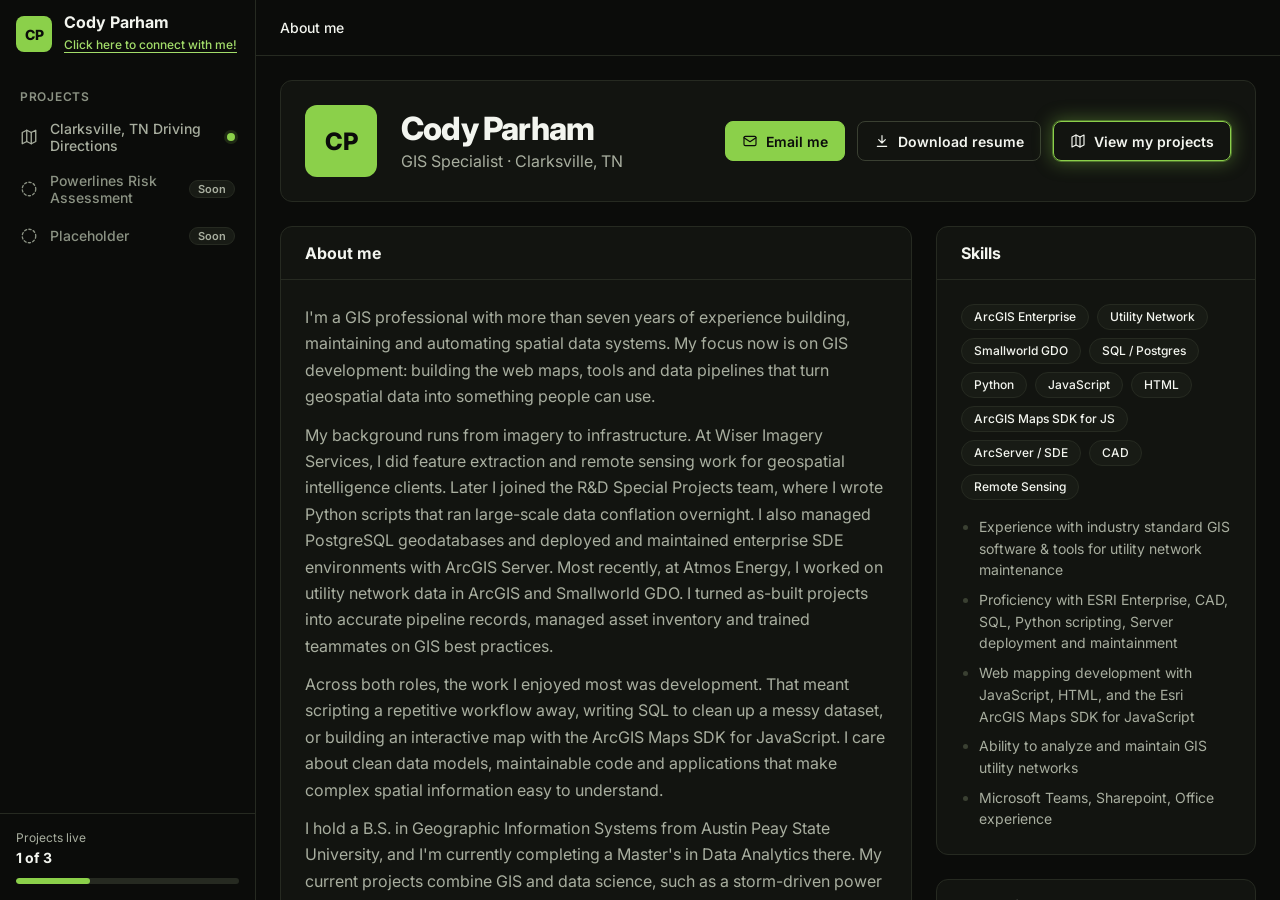
==== index.html @ 014da5d7 "Add About me text and rename portfolio projects Co-Authored-By: Claude Opus 5.5 <noreply@anthropic.c" ====
<!DOCTYPE html>
<html lang="en">
<head>
    <meta charset="UTF-8">
    <meta name="viewport" content="width=device-width, initial-scale=1.0">
    <title>Cody Parham · GIS Specialist</title>
    <meta name="description" content="Cody Parham, GIS specialist in Clarksville, TN: about me, résumé and mapping projects.">
    <meta name="theme-color" content="#0B0C0A">
    <link rel="icon" href="data:image/svg+xml,%3Csvg xmlns='http://www.w3.org/2000/svg' viewBox='0 0 32 32'%3E%3Crect width='32' height='32' rx='8' fill='%238BD04A'/%3E%3Ctext x='16' y='21' font-family='Arial' font-weight='800' font-size='13' text-anchor='middle' fill='%230B0C0A'%3ECP%3C/text%3E%3C/svg%3E">
    <link rel="preconnect" href="https://fonts.googleapis.com">
    <link rel="preconnect" href="https://fonts.gstatic.com" crossorigin>
    <link rel="stylesheet" href="https://fonts.googleapis.com/css2?family=Inter:wght@400;500;600;700;800&display=swap">
    <link rel="stylesheet" href="assets/site.css">
    <style>
        .content {
            overflow-y: auto;
        }
        .about {
            display: flex;
            flex-direction: column;
            gap: var(--space-5);
            width: 100%;
            max-width: 1120px;
        }

        /* Profile */
        .profile {
            display: flex;
            flex-wrap: wrap;
            align-items: center;
            gap: var(--space-5);
            padding: var(--space-5);
        }
        .avatar {
            flex: none;
            display: grid;
            place-items: center;
            width: 72px;
            height: 72px;
            color: var(--accent-ink);
            background: var(--accent);
            border-radius: var(--radius);
            font-size: var(--text-xl);
            font-weight: 800;
        }
        .profile-text {
            flex: 1;
            min-width: 220px;
        }
        .profile h1 {
            margin: 0;
            font-size: var(--text-2xl);
            font-weight: 800;
            letter-spacing: -0.025em;
            line-height: 1.15;
        }
        .profile-role {
            margin: var(--space-1) 0 0;
            color: var(--muted);
            font-size: var(--text-md);
        }
        .profile-actions {
            display: flex;
            flex-wrap: wrap;
            gap: var(--space-3);
        }

        /* Two columns: story on the left, facts on the right */
        .about-grid {
            display: grid;
            grid-template-columns: minmax(0, 1fr) 320px;
            gap: var(--space-5);
            align-items: start;
        }
        .stack {
            display: flex;
            flex-direction: column;
            gap: var(--space-5);
            min-width: 0;
        }
        .card-body {
            padding: var(--space-5);
        }
        .card-body > p {
            margin: 0 0 var(--space-3);
            color: var(--muted);
            font-size: var(--text-md);
            line-height: 1.65;
        }
        .card-body > p:last-child {
            margin-bottom: 0;
        }

        /* Experience timeline */
        .timeline {
            margin: 0;
            padding: 0;
            list-style: none;
        }
        .role {
            position: relative;
            padding: 0 0 var(--space-5) var(--space-5);
            border-left: 1px solid var(--border-strong);
        }
        .role:last-child {
            padding-bottom: 0;
            border-left-color: transparent;
        }
        .role::before {
            content: "";
            position: absolute;
            top: 5px;
            left: -6px;
            width: 11px;
            height: 11px;
            border-radius: 50%;
            background: var(--accent);
            box-shadow: 0 0 0 4px var(--accent-soft);
        }
        .role-head {
            display: flex;
            flex-wrap: wrap;
            align-items: baseline;
            justify-content: space-between;
            gap: var(--space-1) var(--space-4);
        }
        .role h3 {
            margin: 0;
            font-size: var(--text-md);
            font-weight: 700;
        }
        .role-dates {
            color: var(--faint);
            font-size: var(--text-sm);
            font-variant-numeric: tabular-nums;
            white-space: nowrap;
        }
        .role-org {
            margin: 2px 0 var(--space-3);
            color: var(--accent);
            font-size: var(--text-sm);
            font-weight: 500;
        }
        .role ul,
        .skills {
            display: flex;
            flex-direction: column;
            gap: var(--space-2);
            margin: 0;
            padding-left: 18px;
            color: var(--muted);
            font-size: var(--text-sm);
            line-height: 1.55;
        }
        .role li::marker,
        .skills li::marker {
            color: var(--border-strong);
        }

        /* Tools */
        .chips {
            display: flex;
            flex-wrap: wrap;
            gap: var(--space-2);
            margin: 0 0 var(--space-4);
            padding: 0;
            list-style: none;
        }
        .chips li {
            padding: 2px var(--space-3);
            color: var(--text);
            background: var(--card-raised);
            border: 1px solid var(--border);
            border-radius: var(--radius-pill);
            font-size: var(--text-xs);
            font-weight: 500;
            line-height: 20px;
        }

        .degree {
            margin: 0;
            font-size: var(--text-sm);
            font-weight: 600;
            line-height: 1.5;
        }
        .school {
            margin: var(--space-1) 0 0;
            color: var(--muted);
            font-size: var(--text-sm);
        }
        .degrees {
            display: flex;
            flex-direction: column;
            gap: var(--space-4);
            margin: 0;
            padding: 0;
            list-style: none;
        }
        .degrees li + li {
            padding-top: var(--space-4);
            border-top: 1px solid var(--border);
        }
        .in-progress {
            display: inline-flex;
            align-items: center;
            gap: 6px;
            margin-bottom: var(--space-2);
            padding: 1px var(--space-2);
            color: var(--accent);
            background: var(--accent-soft);
            border-radius: var(--radius-pill);
            font-size: var(--text-xs);
            font-weight: 600;
        }
        .in-progress::before {
            content: "";
            width: 6px;
            height: 6px;
            border-radius: 50%;
            background: currentColor;
        }

        @media (max-width: 960px) {
            .about-grid {
                grid-template-columns: minmax(0, 1fr);
            }
        }
        @media (max-width: 760px) {
            .about {
                gap: var(--space-4);
            }
            .about-grid,
            .stack {
                gap: var(--space-4);
            }
            .profile,
            .card-body {
                padding: var(--space-4);
            }
            .avatar {
                width: 56px;
                height: 56px;
                font-size: var(--text-lg);
            }
            .profile h1 {
                font-size: var(--text-xl);
            }
        }
    </style>
</head>
<body>
    <div class="app">
        <aside class="sidebar" id="sidebar"></aside>

        <div class="main">
            <header class="topbar">
                <ol class="crumbs" aria-label="Breadcrumb">
                    <li aria-current="page">About me</li>
                </ol>
            </header>

            <main class="content">
                <div class="about">
                    <section class="card profile" aria-label="Profile">
                        <div class="avatar" aria-hidden="true">CP</div>
                        <div class="profile-text">
                            <h1>Cody Parham</h1>
                            <p class="profile-role">GIS Specialist · Clarksville, TN</p>
                        </div>
                        <div class="profile-actions">
                            <a class="button" href="mailto:codyparham94@gmail.com">
                                <svg class="icon" viewBox="0 0 24 24" aria-hidden="true"><rect x="3" y="5" width="18" height="14" rx="2"/><path d="m3 7 9 6 9-6"/></svg>
                                Email me
                            </a>
                            <a class="button button-ghost" href="assets/CodyParham_Resume2026.pdf" download>
                                <svg class="icon" viewBox="0 0 24 24" aria-hidden="true"><path d="M12 4v11M7 10l5 5 5-5M5 20h14"/></svg>
                                Download resume
                            </a>
                            <a class="button button-ghost button-glow" href="projects.html">
                                <svg class="icon" viewBox="0 0 24 24" aria-hidden="true"><path d="M3 6l6-3 6 3 6-3v15l-6 3-6-3-6 3z"/><path d="M9 3v15M15 6v15"/></svg>
                                View my projects
                            </a>
                        </div>
                    </section>

                    <div class="about-grid">
                        <div class="stack">
                            <section class="card" aria-labelledby="aboutTitle">
                                <div class="card-head">
                                    <h2 id="aboutTitle">About me</h2>
                                </div>
                                <div class="card-body">
                                    <!-- TODO: replace with your own About me text. -->
                                    <p>I'm a GIS professional with more than seven years of experience building, maintaining and automating spatial data systems. My focus now is on GIS development: building the web maps, tools and data pipelines that turn geospatial data into something people can use.</p>
                                    <p>My background runs from imagery to infrastructure. At Wiser Imagery Services, I did feature extraction and remote sensing work for geospatial intelligence clients. Later I joined the R&D Special Projects team, where I wrote Python scripts that ran large-scale data conflation overnight. I also managed PostgreSQL geodatabases and deployed and maintained enterprise SDE environments with ArcGIS Server. Most recently, at Atmos Energy, I worked on utility network data in ArcGIS and Smallworld GDO. I turned as-built projects into accurate pipeline records, managed asset inventory and trained teammates on GIS best practices.</p>
                                    <p>Across both roles, the work I enjoyed most was development. That meant scripting a repetitive workflow away, writing SQL to clean up a messy dataset, or building an interactive map with the ArcGIS Maps SDK for JavaScript. I care about clean data models, maintainable code and applications that make complex spatial information easy to understand.</p>
                                    <p>I hold a B.S. in Geographic Information Systems from Austin Peay State University, and I'm currently completing a Master's in Data Analytics there. My current projects combine GIS and data science, such as a storm-driven power outage risk model for Clarksville, TN.</p>
                                    <p>I'm looking for a GIS Developer role where I can build web mapping applications, automate spatial workflows and help teams get more out of their geospatial data.</p>
                                </div>
                            </section>

                            <section class="card" aria-labelledby="experienceTitle">
                                <div class="card-head">
                                    <h2 id="experienceTitle">Professional experience</h2>
                                </div>
                                <div class="card-body">
                                    <ol class="timeline">
                                        <li class="role">
                                            <div class="role-head">
                                                <h3>GIS Specialist - Utility Network</h3>
                                                <span class="role-dates">January 2024 – September 2026</span>
                                            </div>
                                            <p class="role-org">Atmos Energy · Remote</p>
                                            <ul>
                                                <li>Utilized ESRI ArcGIS and Smallworld GDO to digitize natural gas pipeline as-built projects according to specifications</li>
                                                <li>Performed routine asset management of natural gas pipeline inventory, routine address verification, client communication, and documentation for technical projects</li>
                                                <li>Trains and supports team members in GIS software usage and best practices to ensure high-quality data management</li>
                                                <li>Analyzed and interpreted project specs with CAD and other proprietary software</li>
                                            </ul>
                                        </li>
                                        <li class="role">
                                            <div class="role-head">
                                                <h3>GIS Analyst</h3>
                                                <span class="role-dates">November 2018 – September 2023</span>
                                            </div>
                                            <p class="role-org">Wiser Imagery Services · Murfreesboro, TN / Remote</p>
                                            <ul>
                                                <li>Contributed to diverse projects for geospatial intelligence agencies (Janus, Leidos, Hexagon, Axim) specializing in Feature Data Extraction, Remote Sensing, and satellite imagery analysis using ESRI products</li>
                                                <li>Managed geodatabases with SQL using Postgres and other tools</li>
                                                <li>Deployed, edited, and maintained SDE servers using ArcServer</li>
                                                <li>Promoted to the R&amp;D Special Projects team, focusing on back-end mass data conflation</li>
                                                <li>Developed Python scripts to automate the conflation of large datasets overnight</li>
                                                <li>Served on the QC/QA team</li>
                                            </ul>
                                        </li>
                                    </ol>
                                </div>
                            </section>
                        </div>

                        <div class="stack">
                            <section class="card" aria-labelledby="skillsTitle">
                                <div class="card-head">
                                    <h2 id="skillsTitle">Skills</h2>
                                </div>
                                <div class="card-body">
                                    <ul class="chips" aria-label="Tools">
                                        <li>ArcGIS Enterprise</li>
                                        <li>Utility Network</li>
                                        <li>Smallworld GDO</li>
                                        <li>SQL / Postgres</li>
                                        <li>Python</li>
                                        <li>JavaScript</li>
                                        <li>HTML</li>
                                        <li>ArcGIS Maps SDK for JS</li>
                                        <li>ArcServer / SDE</li>
                                        <li>CAD</li>
                                        <li>Remote Sensing</li>
                                    </ul>
                                    <ul class="skills">
                                        <li>Experience with industry standard GIS software &amp; tools for utility network maintenance</li>
                                        <li>Proficiency with ESRI Enterprise, CAD, SQL, Python scripting, Server deployment and maintainment</li>
                                        <li>Web mapping development with JavaScript, HTML, and the Esri ArcGIS Maps SDK for JavaScript</li>
                                        <li>Ability to analyze and maintain GIS utility networks</li>
                                        <li>Microsoft Teams, Sharepoint, Office experience</li>
                                    </ul>
                                </div>
                            </section>

                            <section class="card" aria-labelledby="educationTitle">
                                <div class="card-head">
                                    <h2 id="educationTitle">Education</h2>
                                </div>
                                <div class="card-body">
                                    <ul class="degrees">
                                        <li>
                                            <span class="in-progress">In progress</span>
                                            <p class="degree">Master's Degree in Data Analytics</p>
                                            <p class="school">Currently attending Austin Peay State University</p>
                                        </li>
                                        <li>
                                            <p class="degree">Bachelor of Science in Geographic Information Systems (GIS)</p>
                                            <p class="school">Austin Peay State University</p>
                                        </li>
                                    </ul>
                                </div>
                            </section>

                            <section class="card" aria-labelledby="contactTitle">
                                <div class="card-head">
                                    <h2 id="contactTitle">Contact</h2>
                                </div>
                                <div class="card-body">
                                    <p class="degree"><a href="mailto:codyparham94@gmail.com">codyparham94@gmail.com</a></p>
                                </div>
                            </section>
                        </div>
                    </div>
                </div>
            </main>
        </div>
    </div>

    <script src="assets/site.js"></script>
    <script>
        Site.renderSidebar(document.getElementById("sidebar"), { page: "about" });
    </script>
</body>
</html>
---- assets/site.css ----
/* Shared styles for codyparham.com: Levels dashboard, dark, slime green accent. */

:root {
    color-scheme: dark;

    /* Olive-tinted neutrals */
    --bg: #0B0C0A;
    --card: #121410;
    --card-raised: #181B15;
    --border: #262A21;
    --border-strong: #3A4032;
    --text: #F3F5EF;
    --muted: #A8AE9F;
    --faint: #8B9283;           /* 6:1 on --bg */

    /* Slime green accent: 10:1 on --bg; filled green takes dark text */
    --accent: #8BD04A;
    --accent-hover: #A3DD6A;
    --accent-soft: rgba(139, 208, 74, 0.15);
    --accent-line: rgba(139, 208, 74, 0.4);
    --accent-ink: #0B0C0A;

    --font: "Inter", "Segoe UI", system-ui, sans-serif;
    --text-xs: 0.75rem;   /* 12 */
    --text-sm: 0.875rem;  /* 14 */
    --text-md: 1rem;      /* 16 */
    --text-lg: 1.25rem;   /* 20 */
    --text-xl: 1.5rem;    /* 24 */
    --text-2xl: 2rem;     /* 32 */

    --space-1: 4px;
    --space-2: 8px;
    --space-3: 12px;
    --space-4: 16px;
    --space-5: 24px;
    --space-6: 32px;

    --radius-sm: 8px;
    --radius: 12px;
    --radius-pill: 999px;
    --bar: 56px;
    --ring: 0 0 0 2px var(--bg), 0 0 0 4px var(--accent);
}

*, *::before, *::after {
    box-sizing: border-box;
}
html, body {
    margin: 0;
    height: 100%;
}
body {
    font-family: var(--font);
    color: var(--text);
    background: var(--bg);
    -webkit-font-smoothing: antialiased;
}
a {
    color: var(--accent);
}
.sr-only {
    position: absolute;
    width: 1px;
    height: 1px;
    overflow: hidden;
    clip: rect(0 0 0 0);
    white-space: nowrap;
}
svg.icon {
    flex: none;
    width: 18px;
    height: 18px;
    fill: none;
    stroke: currentColor;
    stroke-width: 1.75;
    stroke-linecap: round;
    stroke-linejoin: round;
}

/* Layout: full-height sidebar, top bar, content */
.app {
    display: grid;
    grid-template-columns: 256px minmax(0, 1fr);
    height: 100vh;
    height: 100dvh;
}

/* Sidebar */
.sidebar {
    display: flex;
    flex-direction: column;
    min-height: 0;
    border-right: 1px solid var(--border);
}
.brand {
    display: flex;
    align-items: center;
    gap: var(--space-3);
    flex: none;
    padding: var(--space-3) var(--space-4);
}
.brand-mark {
    flex: none;
    display: grid;
    place-items: center;
    width: 36px;
    height: 36px;
    color: var(--accent-ink);
    background: var(--accent);
    border-radius: var(--radius-sm);
    font-size: var(--text-sm);
    font-weight: 800;
    text-decoration: none;
}
.brand-mark:focus-visible {
    outline: none;
    box-shadow: var(--ring);
}
.brand-text {
    display: flex;
    flex-direction: column;
    min-width: 0;
}
.brand-name {
    font-size: var(--text-md);
    font-weight: 700;
    line-height: 1.3;
}
.connect-link {
    align-self: flex-start;
    padding: 2px 0;
    color: var(--accent);
    font-size: var(--text-xs);
    font-weight: 500;
    line-height: 20px;
    text-decoration: underline;
    text-decoration-color: var(--accent-line);
    text-underline-offset: 3px;
}
.connect-link:hover,
.connect-link[aria-current="page"] {
    color: var(--accent-hover);
    text-decoration-color: currentColor;
}
.connect-link:focus-visible {
    outline: none;
    border-radius: 4px;
    box-shadow: var(--ring);
}

.nav {
    flex: 1;
    min-height: 0;
    overflow-y: auto;
    padding: var(--space-2) var(--space-2) var(--space-4);
}
.nav-label {
    margin: var(--space-3) var(--space-3) var(--space-2);
    color: var(--faint);
    font-size: var(--text-xs);
    font-weight: 600;
    letter-spacing: 0.06em;
    text-transform: uppercase;
}
.project-list {
    display: flex;
    flex-direction: column;
    gap: 2px;
    margin: 0;
    padding: 0;
    list-style: none;
}
.project-link,
.project-soon {
    display: flex;
    align-items: center;
    gap: var(--space-3);
    min-height: 40px;
    padding: var(--space-2) var(--space-3);
    border-radius: var(--radius-sm);
    font-size: var(--text-sm);
    font-weight: 500;
}
.project-link {
    color: var(--muted);
    text-decoration: none;
    transition: background-color 0.15s ease, color 0.15s ease;
}
.project-link:hover {
    color: var(--text);
    background: var(--card-raised);
}
.project-link[aria-current="page"] {
    color: var(--accent);
    background: var(--accent-soft);
}
.project-link:focus-visible {
    outline: none;
    box-shadow: var(--ring);
}
.project-name {
    flex: 1;
    min-width: 0;
}
.live-dot {
    flex: none;
    width: 8px;
    height: 8px;
    border-radius: 50%;
    background: var(--accent);
    box-shadow: 0 0 0 3px var(--accent-soft);
}
.project-soon {
    color: var(--faint);
    cursor: not-allowed;
}
.soon-badge {
    flex: none;
    padding: 1px var(--space-2);
    color: var(--muted);
    background: var(--card-raised);
    border: 1px solid var(--border);
    border-radius: var(--radius-pill);
    font-size: 0.6875rem;
    font-weight: 600;
}

.sidebar-footer {
    flex: none;
    padding: var(--space-4);
    border-top: 1px solid var(--border);
}
.progress-label {
    margin: 0;
    color: var(--muted);
    font-size: var(--text-xs);
}
.progress-value {
    margin: var(--space-1) 0 var(--space-3);
    font-size: var(--text-sm);
    font-weight: 700;
}
.progress {
    height: 6px;
    overflow: hidden;
    background: var(--border);
    border-radius: var(--radius-pill);
}
.progress span {
    display: block;
    height: 100%;
    background: var(--accent);
    border-radius: inherit;
}

/* Main column */
.main {
    display: flex;
    flex-direction: column;
    min-width: 0;
    min-height: 0;
}
.topbar {
    display: flex;
    align-items: center;
    justify-content: space-between;
    gap: var(--space-4);
    height: var(--bar);
    flex: none;
    padding: 0 var(--space-5);
    border-bottom: 1px solid var(--border);
}
.crumbs {
    display: flex;
    align-items: center;
    gap: var(--space-2);
    min-width: 0;
    margin: 0;
    padding: 0;
    list-style: none;
    color: var(--faint);
    font-size: var(--text-sm);
}
.crumbs a {
    color: inherit;
    text-decoration: none;
}
.crumbs a:hover {
    color: var(--text);
}
.crumbs li + li::before {
    content: "/";
    margin-right: var(--space-2);
    color: var(--border-strong);
}
.crumbs li:last-child {
    overflow: hidden;
    color: var(--text);
    font-weight: 500;
    text-overflow: ellipsis;
    white-space: nowrap;
}

.content {
    display: flex;
    flex-direction: column;
    gap: var(--space-5);
    flex: 1;
    min-height: 0;
    padding: var(--space-5);
}
.page-head h1 {
    margin: 0;
    font-size: var(--text-xl);
    font-weight: 700;
    letter-spacing: -0.02em;
}
.page-head p {
    margin: var(--space-1) 0 0;
    color: var(--muted);
    font-size: var(--text-sm);
}

/* Cards */
.card {
    background: var(--card);
    border: 1px solid var(--border);
    border-radius: var(--radius);
}
.card-head {
    display: flex;
    align-items: center;
    justify-content: space-between;
    gap: var(--space-4);
    padding: var(--space-4) var(--space-5);
    border-bottom: 1px solid var(--border);
}
.card-head h2 {
    margin: 0;
    font-size: var(--text-md);
    font-weight: 700;
}
.card-head p {
    margin: 2px 0 0;
    color: var(--muted);
    font-size: var(--text-sm);
}

/* Buttons */
.button {
    flex: none;
    display: inline-flex;
    align-items: center;
    justify-content: center;
    gap: var(--space-2);
    min-width: 40px;
    height: 40px;
    padding: 0 var(--space-4);
    color: var(--accent-ink);
    background: var(--accent);
    border: 1px solid var(--accent);
    border-radius: var(--radius-sm);
    font-size: var(--text-sm);
    font-weight: 600;
    text-decoration: none;
    transition: background-color 0.15s ease, border-color 0.15s ease;
}
.button:hover {
    background: var(--accent-hover);
    border-color: var(--accent-hover);
}
.button:active {
    transform: translateY(1px);
}
.button:focus-visible {
    outline: none;
    box-shadow: var(--ring);
}
.button .icon {
    width: 16px;
    height: 16px;
}
.button-ghost {
    color: var(--text);
    background: transparent;
    border-color: var(--border-strong);
}
.button-ghost:hover {
    background: var(--card-raised);
    border-color: var(--border-strong);
}
/* Green halo for the one action to draw the eye to */
.button-glow {
    --glow: 0 0 0 1px var(--accent-line), 0 0 18px 2px rgba(139, 208, 74, 0.35);
    border-color: var(--accent);
    box-shadow: var(--glow);
}
.button-glow:hover {
    border-color: var(--accent-hover);
    box-shadow: 0 0 0 1px var(--accent-line), 0 0 26px 4px rgba(139, 208, 74, 0.45);
}
.button-glow:focus-visible {
    box-shadow: var(--ring), var(--glow);
}

/* Phones and narrow tablets: sidebar becomes a header with tabs */
@media (max-width: 760px) {
    .app {
        grid-template-columns: minmax(0, 1fr);
        grid-template-rows: auto minmax(0, 1fr);
    }
    .sidebar {
        border-right: 0;
        border-bottom: 1px solid var(--border);
    }
    .nav {
        overflow: visible;
        padding: 0 var(--space-4) var(--space-3);
    }
    .nav-label,
    .sidebar-footer,
    .topbar {
        display: none;
    }
    .project-list {
        flex-direction: row;
        gap: var(--space-2);
        overflow-x: auto;
        /* Room for the focus ring */
        padding: var(--space-1);
        margin: calc(-1 * var(--space-1));
    }
    .project-list li {
        flex: none;
    }
    .project-link,
    .project-soon {
        border: 1px solid var(--border);
        border-radius: var(--radius-pill);
        white-space: nowrap;
    }
    .project-link[aria-current="page"] {
        border-color: var(--accent);
    }
    .project-link .icon,
    .project-soon .icon {
        display: none;
    }
    .content {
        gap: var(--space-4);
        padding: var(--space-4);
    }
    .page-head h1 {
        font-size: var(--text-lg);
    }
    .card-head {
        padding: var(--space-3) var(--space-3) var(--space-3) var(--space-4);
    }
}

@media (prefers-reduced-motion: reduce) {
    .project-link,
    .button {
        transition: none;
    }
}
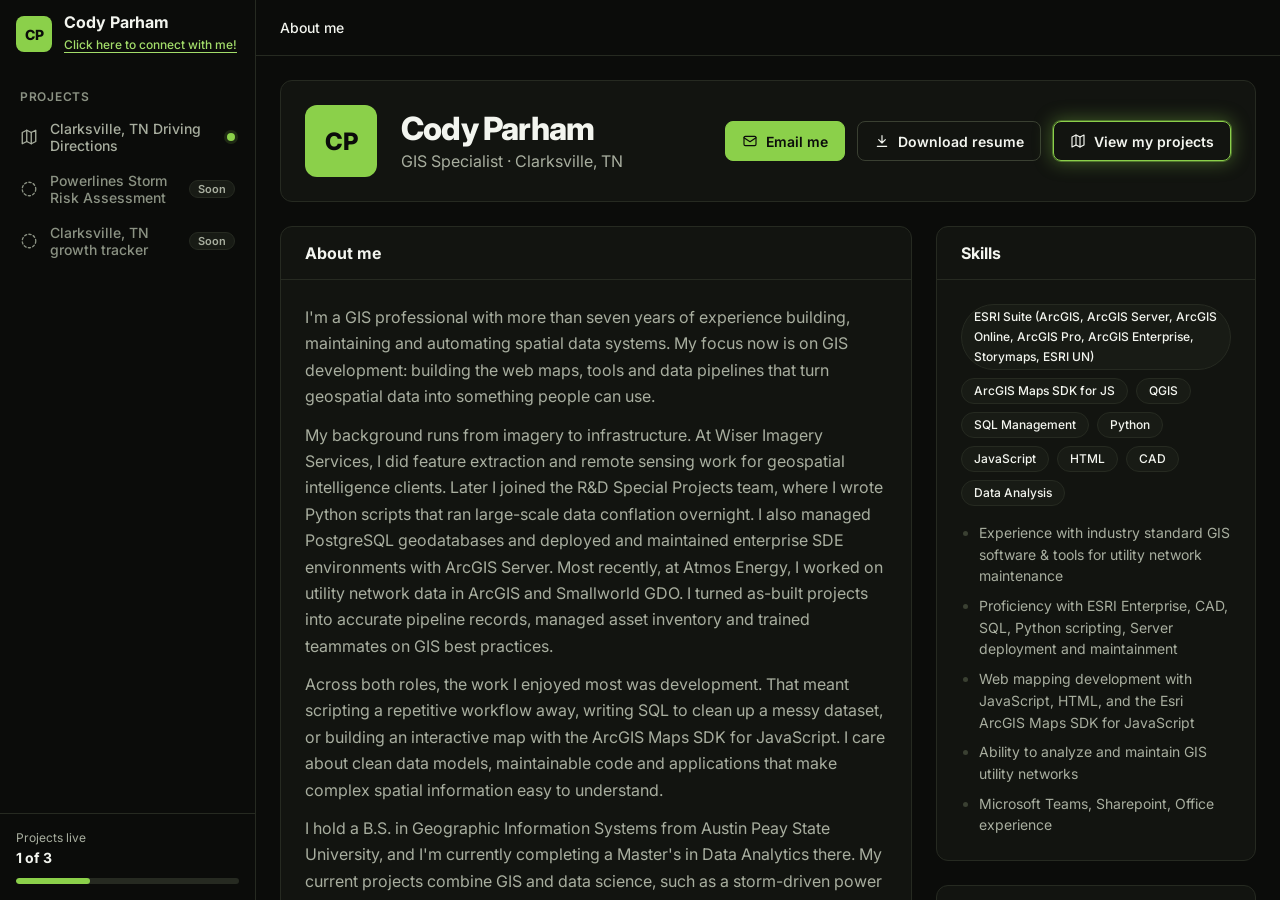
==== commit f0a8be26: "modified skills" ====
--- a/index.html
+++ b/index.html
@@ -345,17 +345,15 @@
                                 </div>
                                 <div class="card-body">
                                     <ul class="chips" aria-label="Tools">
-                                        <li>ArcGIS Enterprise</li>
-                                        <li>Utility Network</li>
-                                        <li>Smallworld GDO</li>
-                                        <li>SQL / Postgres</li>
+                                        <li>ESRI Suite (ArcGIS, ArcGIS Server, ArcGIS Online, ArcGIS Pro, ArcGIS Enterprise, Storymaps, ESRI UN)</li>
+                                        <li>ArcGIS Maps SDK for JS</li>
+                                        <li>QGIS</li>
+                                        <li>SQL Management</li>
                                         <li>Python</li>
                                         <li>JavaScript</li>
                                         <li>HTML</li>
-                                        <li>ArcGIS Maps SDK for JS</li>
-                                        <li>ArcServer / SDE</li>
                                         <li>CAD</li>
-                                        <li>Remote Sensing</li>
+                                        <li>Data Analysis</li>
                                     </ul>
                                     <ul class="skills">
                                         <li>Experience with industry standard GIS software &amp; tools for utility network maintenance</li>
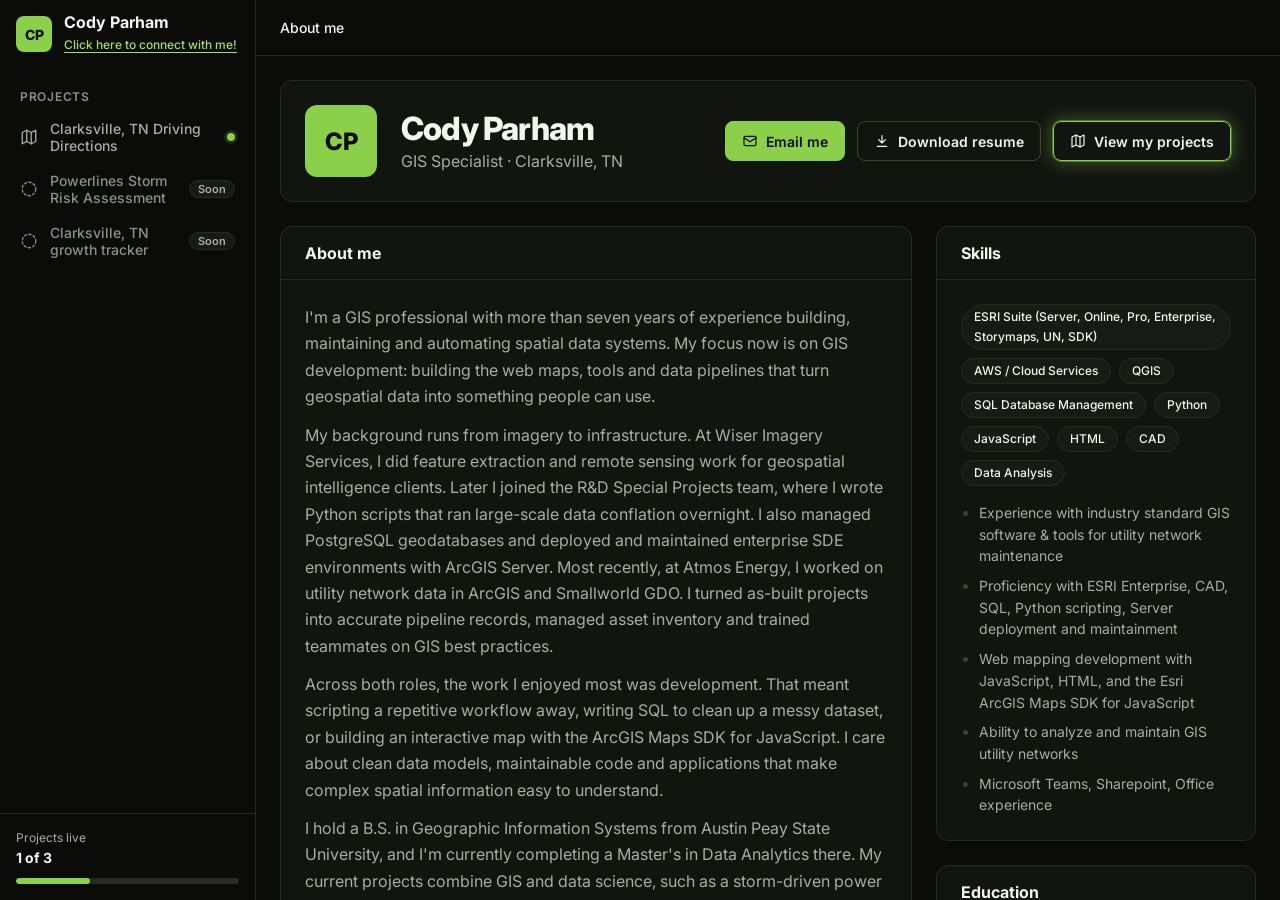
==== commit 548ff861: "changed skills" ====
--- a/index.html
+++ b/index.html
@@ -345,10 +345,10 @@
                                 </div>
                                 <div class="card-body">
                                     <ul class="chips" aria-label="Tools">
-                                        <li>ESRI Suite (ArcGIS, ArcGIS Server, ArcGIS Online, ArcGIS Pro, ArcGIS Enterprise, Storymaps, ESRI UN)</li>
-                                        <li>ArcGIS Maps SDK for JS</li>
+                                        <li>ESRI Suite (Server, Online, Pro, Enterprise, Storymaps, UN, SDK)</li>
+                                        <li>AWS / Cloud Services</li>
                                         <li>QGIS</li>
-                                        <li>SQL Management</li>
+                                        <li>SQL Database Management</li>
                                         <li>Python</li>
                                         <li>JavaScript</li>
                                         <li>HTML</li>
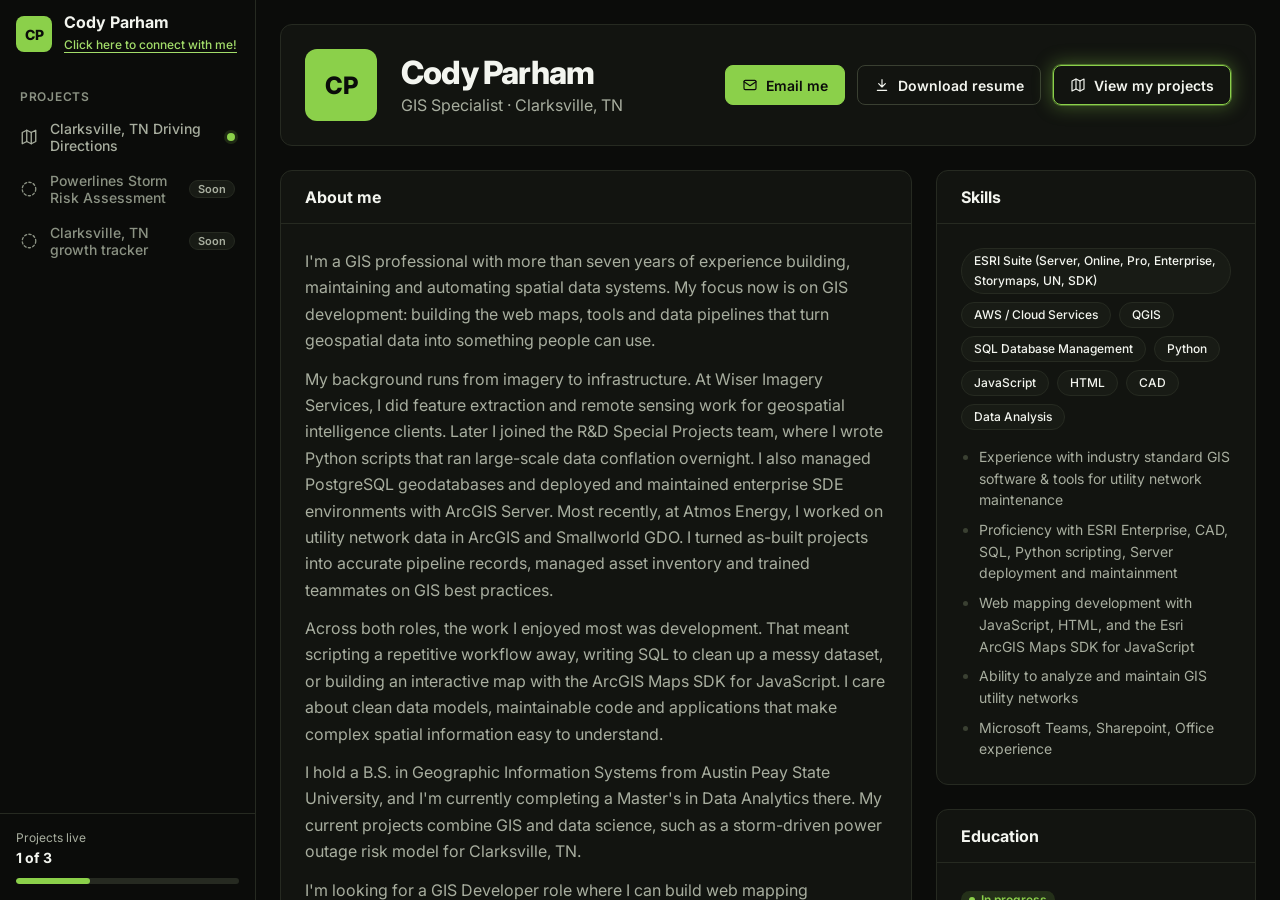
==== commit 9531beaf: "changd header" ====
--- a/index.html
+++ b/index.html
@@ -4,7 +4,7 @@
     <meta charset="UTF-8">
     <meta name="viewport" content="width=device-width, initial-scale=1.0">
     <title>Cody Parham · GIS Specialist</title>
-    <meta name="description" content="Cody Parham, GIS specialist in Clarksville, TN: about me, résumé and mapping projects.">
+    <meta name="description" content="Cody Parham, GIS specialist in Clarksville, TN: about me, resume and mapping projects.">
     <meta name="theme-color" content="#0B0C0A">
     <link rel="icon" href="data:image/svg+xml,%3Csvg xmlns='http://www.w3.org/2000/svg' viewBox='0 0 32 32'%3E%3Crect width='32' height='32' rx='8' fill='%238BD04A'/%3E%3Ctext x='16' y='21' font-family='Arial' font-weight='800' font-size='13' text-anchor='middle' fill='%230B0C0A'%3ECP%3C/text%3E%3C/svg%3E">
     <link rel="preconnect" href="https://fonts.googleapis.com">
@@ -253,11 +253,11 @@
         <aside class="sidebar" id="sidebar"></aside>
 
         <div class="main">
-            <header class="topbar">
+        <!-- <header class="topbar">
                 <ol class="crumbs" aria-label="Breadcrumb">
                     <li aria-current="page">About me</li>
                 </ol>
-            </header>
+            </header> -->
 
             <main class="content">
                 <div class="about">
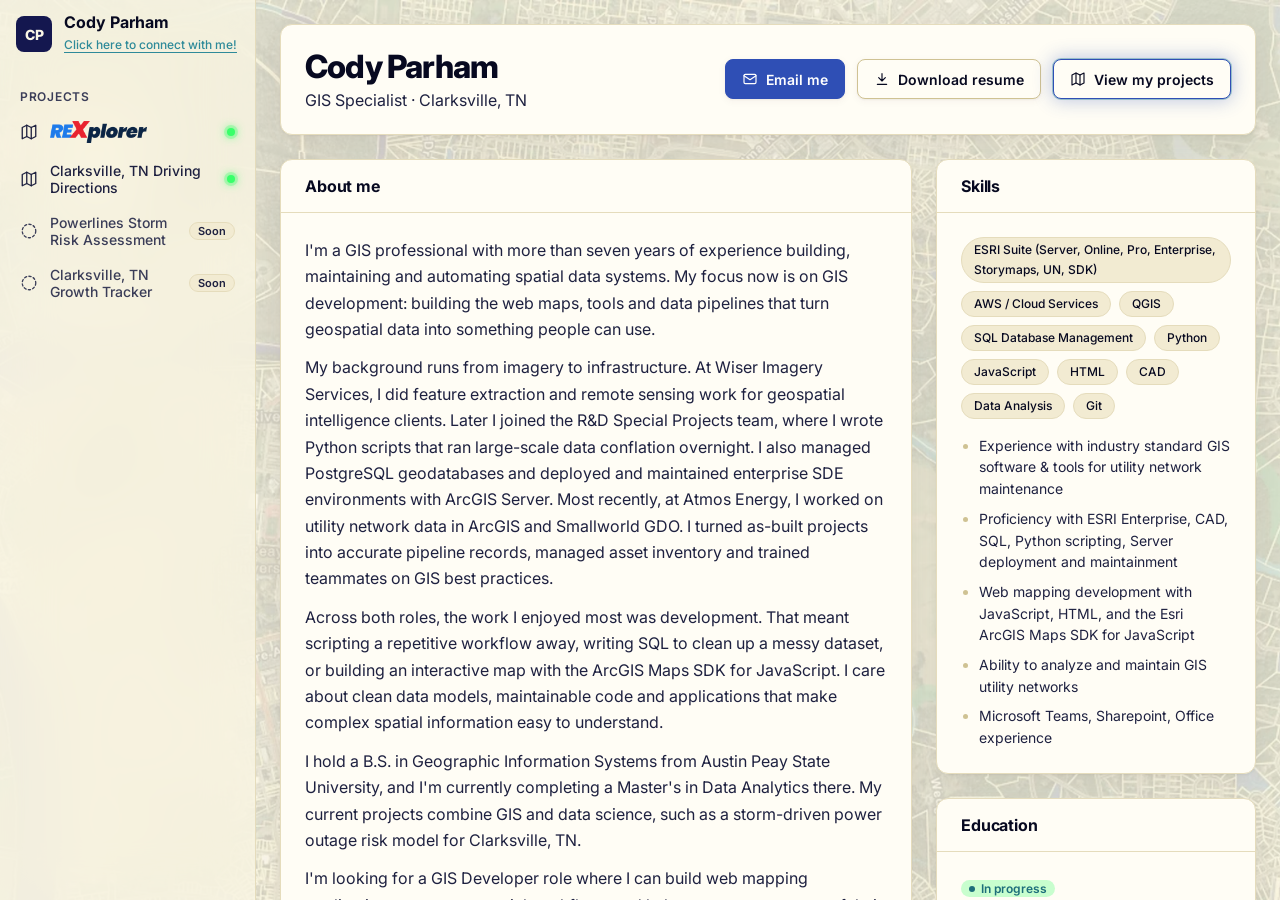
==== commit bb0255f7: "Restyle site with map palette, frosted glass and RExplorer logo Light cream theme sampled from the C" ====
--- a/index.html
+++ b/index.html
@@ -5,8 +5,8 @@
     <meta name="viewport" content="width=device-width, initial-scale=1.0">
     <title>Cody Parham · GIS Specialist</title>
     <meta name="description" content="Cody Parham, GIS specialist in Clarksville, TN: about me, resume and mapping projects.">
-    <meta name="theme-color" content="#0B0C0A">
-    <link rel="icon" href="data:image/svg+xml,%3Csvg xmlns='http://www.w3.org/2000/svg' viewBox='0 0 32 32'%3E%3Crect width='32' height='32' rx='8' fill='%238BD04A'/%3E%3Ctext x='16' y='21' font-family='Arial' font-weight='800' font-size='13' text-anchor='middle' fill='%230B0C0A'%3ECP%3C/text%3E%3C/svg%3E">
+    <meta name="theme-color" content="#FAF6E6">
+    <link rel="icon" href="data:image/svg+xml,%3Csvg xmlns='http://www.w3.org/2000/svg' viewBox='0 0 32 32'%3E%3Crect width='32' height='32' rx='8' fill='%2314174F'/%3E%3Ctext x='16' y='21' font-family='Arial' font-weight='800' font-size='13' text-anchor='middle' fill='%23FAF6E6'%3ECP%3C/text%3E%3C/svg%3E">
     <link rel="preconnect" href="https://fonts.googleapis.com">
     <link rel="preconnect" href="https://fonts.gstatic.com" crossorigin>
     <link rel="stylesheet" href="https://fonts.googleapis.com/css2?family=Inter:wght@400;500;600;700;800&display=swap">
@@ -30,18 +30,6 @@
             align-items: center;
             gap: var(--space-5);
             padding: var(--space-5);
-        }
-        .avatar {
-            flex: none;
-            display: grid;
-            place-items: center;
-            width: 72px;
-            height: 72px;
-            color: var(--accent-ink);
-            background: var(--accent);
-            border-radius: var(--radius);
-            font-size: var(--text-xl);
-            font-weight: 800;
         }
         .profile-text {
             flex: 1;
@@ -114,7 +102,7 @@
             width: 11px;
             height: 11px;
             border-radius: 50%;
-            background: var(--accent);
+            background: var(--green);
             box-shadow: 0 0 0 4px var(--accent-soft);
         }
         .role-head {
@@ -237,11 +225,6 @@
             .card-body {
                 padding: var(--space-4);
             }
-            .avatar {
-                width: 56px;
-                height: 56px;
-                font-size: var(--text-lg);
-            }
             .profile h1 {
                 font-size: var(--text-xl);
             }
@@ -262,7 +245,6 @@
             <main class="content">
                 <div class="about">
                     <section class="card profile" aria-label="Profile">
-                        <div class="avatar" aria-hidden="true">CP</div>
                         <div class="profile-text">
                             <h1>Cody Parham</h1>
                             <p class="profile-role">GIS Specialist · Clarksville, TN</p>
@@ -354,6 +336,7 @@
                                         <li>HTML</li>
                                         <li>CAD</li>
                                         <li>Data Analysis</li>
+                                        <li>Git</li>
                                     </ul>
                                     <ul class="skills">
                                         <li>Experience with industry standard GIS software &amp; tools for utility network maintenance</li>
--- a/assets/site.css
+++ b/assets/site.css
@@ -1,24 +1,37 @@
-/* Shared styles for codyparham.com: Levels dashboard, dark, slime green accent. */
+/* Shared styles for codyparham.com: light, Apple-style materials over a faint satellite map.
+   Palette from the map: river navy #14174F, river teal #2E8A99, parcel blue #2F4FB5,
+   parcel cream #F1E4A0, vegetation green #2E9A48. */
 
 :root {
-    color-scheme: dark;
-
-    /* Olive-tinted neutrals */
-    --bg: #0B0C0A;
-    --card: #121410;
-    --card-raised: #181B15;
-    --border: #262A21;
-    --border-strong: #3A4032;
-    --text: #F3F5EF;
-    --muted: #A8AE9F;
-    --faint: #8B9283;           /* 6:1 on --bg */
-
-    /* Slime green accent: 10:1 on --bg; filled green takes dark text */
-    --accent: #8BD04A;
-    --accent-hover: #A3DD6A;
-    --accent-soft: rgba(139, 208, 74, 0.15);
-    --accent-line: rgba(139, 208, 74, 0.4);
-    --accent-ink: #0B0C0A;
+    color-scheme: light;
+
+    /* Parcel-cream neutrals with river-navy ink */
+    --bg: #FAF6E6;
+    --card: #FFFDF5;
+    --card-raised: #F2EBD2;
+    --border: #E5DCBC;
+    --border-strong: #CFC293;
+    --text: #070920;            /* 19:1 on --bg */
+    --muted: #1E2140;           /* 15:1 on --bg */
+    --faint: #3A3D58;           /* 10:1 on --bg */
+
+    /* River-teal accent, deepened for text (5.4:1 on --bg); parcel-blue fills take white text (7.2:1) */
+    --accent: #1D6E7A;
+    --accent-hover: #2E8A99;
+    --accent-fill: #2F4FB5;
+    --accent-fill-hover: #253F94;
+    --accent-soft: rgba(57, 255, 106, 0.28);
+    --accent-line: rgba(46, 138, 153, 0.4);
+    --accent-ink: #FFFFFF;
+    --navy: #14174F;
+    --green: #39FF6A;           /* neon vegetation green, for dots and glows */
+
+    /* Materials: translucent layers over the map backdrop */
+    --material: rgba(255, 253, 245, 0.67);
+    --material-thick: rgba(250, 246, 230, 0.77);
+    --shadow-sm: 0 1px 2px rgba(74, 46, 52, 0.06), 0 2px 8px rgba(74, 46, 52, 0.05);
+    --shadow: 0 1px 2px rgba(74, 46, 52, 0.06), 0 8px 28px rgba(74, 46, 52, 0.08);
+    --ease-out: cubic-bezier(0.23, 1, 0.32, 1);
 
     --font: "Inter", "Segoe UI", system-ui, sans-serif;
     --text-xs: 0.75rem;   /* 12 */
@@ -39,7 +52,7 @@
     --radius: 12px;
     --radius-pill: 999px;
     --bar: 56px;
-    --ring: 0 0 0 2px var(--bg), 0 0 0 4px var(--accent);
+    --ring: 0 0 0 2px var(--bg), 0 0 0 4px var(--accent-hover);
 }
 
 *, *::before, *::after {
@@ -54,6 +67,15 @@
     color: var(--text);
     background: var(--bg);
     -webkit-font-smoothing: antialiased;
+}
+body::before {
+    content: "";
+    position: fixed;
+    inset: 0;
+    z-index: -1;
+    background: url("map-background.webp") center / cover no-repeat;
+    opacity: 0.16;
+    pointer-events: none;
 }
 a {
     color: var(--accent);
@@ -90,6 +112,9 @@
     display: flex;
     flex-direction: column;
     min-height: 0;
+    background: var(--material-thick);
+    -webkit-backdrop-filter: blur(24px) saturate(160%);
+    backdrop-filter: blur(24px) saturate(160%);
     border-right: 1px solid var(--border);
 }
 .brand {
@@ -105,8 +130,8 @@
     place-items: center;
     width: 36px;
     height: 36px;
-    color: var(--accent-ink);
-    background: var(--accent);
+    color: var(--bg);
+    background: var(--navy);
     border-radius: var(--radius-sm);
     font-size: var(--text-sm);
     font-weight: 800;
@@ -184,11 +209,16 @@
 .project-link {
     color: var(--muted);
     text-decoration: none;
-    transition: background-color 0.15s ease, color 0.15s ease;
-}
-.project-link:hover {
-    color: var(--text);
-    background: var(--card-raised);
+    transition: background-color 0.2s var(--ease-out), color 0.2s var(--ease-out), transform 0.1s ease-out;
+}
+@media (hover: hover) {
+    .project-link:hover {
+        color: var(--text);
+        background: var(--card-raised);
+    }
+}
+.project-link:active {
+    transform: scale(0.98);
 }
 .project-link[aria-current="page"] {
     color: var(--accent);
@@ -202,13 +232,19 @@
     flex: 1;
     min-width: 0;
 }
+.project-logo {
+    display: block;
+    width: auto;
+    height: 22px;
+    max-width: 100%;
+}
 .live-dot {
     flex: none;
     width: 8px;
     height: 8px;
     border-radius: 50%;
-    background: var(--accent);
-    box-shadow: 0 0 0 3px var(--accent-soft);
+    background: var(--green);
+    box-shadow: 0 0 0 3px var(--accent-soft), 0 0 10px 1px rgba(57, 255, 106, 0.8);
 }
 .project-soon {
     color: var(--faint);
@@ -225,34 +261,6 @@
     font-weight: 600;
 }
 
-.sidebar-footer {
-    flex: none;
-    padding: var(--space-4);
-    border-top: 1px solid var(--border);
-}
-.progress-label {
-    margin: 0;
-    color: var(--muted);
-    font-size: var(--text-xs);
-}
-.progress-value {
-    margin: var(--space-1) 0 var(--space-3);
-    font-size: var(--text-sm);
-    font-weight: 700;
-}
-.progress {
-    height: 6px;
-    overflow: hidden;
-    background: var(--border);
-    border-radius: var(--radius-pill);
-}
-.progress span {
-    display: block;
-    height: 100%;
-    background: var(--accent);
-    border-radius: inherit;
-}
-
 /* Main column */
 .main {
     display: flex;
@@ -268,6 +276,9 @@
     height: var(--bar);
     flex: none;
     padding: 0 var(--space-5);
+    background: var(--material);
+    -webkit-backdrop-filter: blur(20px) saturate(160%);
+    backdrop-filter: blur(20px) saturate(160%);
     border-bottom: 1px solid var(--border);
 }
 .crumbs {
@@ -296,7 +307,8 @@
 .crumbs li:last-child {
     overflow: hidden;
     color: var(--text);
-    font-weight: 500;
+    font-weight: 600;
+    letter-spacing: -0.01em;
     text-overflow: ellipsis;
     white-space: nowrap;
 }
@@ -309,23 +321,12 @@
     min-height: 0;
     padding: var(--space-5);
 }
-.page-head h1 {
-    margin: 0;
-    font-size: var(--text-xl);
-    font-weight: 700;
-    letter-spacing: -0.02em;
-}
-.page-head p {
-    margin: var(--space-1) 0 0;
-    color: var(--muted);
-    font-size: var(--text-sm);
-}
-
 /* Cards */
 .card {
     background: var(--card);
     border: 1px solid var(--border);
     border-radius: var(--radius);
+    box-shadow: var(--shadow);
 }
 .card-head {
     display: flex;
@@ -339,6 +340,7 @@
     margin: 0;
     font-size: var(--text-md);
     font-weight: 700;
+    letter-spacing: -0.01em;
 }
 .card-head p {
     margin: 2px 0 0;
@@ -357,20 +359,23 @@
     height: 40px;
     padding: 0 var(--space-4);
     color: var(--accent-ink);
-    background: var(--accent);
-    border: 1px solid var(--accent);
+    background: var(--accent-fill);
+    border: 1px solid var(--accent-fill);
     border-radius: var(--radius-sm);
+    box-shadow: var(--shadow-sm);
     font-size: var(--text-sm);
     font-weight: 600;
     text-decoration: none;
-    transition: background-color 0.15s ease, border-color 0.15s ease;
-}
-.button:hover {
-    background: var(--accent-hover);
-    border-color: var(--accent-hover);
+    transition: background-color 0.2s var(--ease-out), border-color 0.2s var(--ease-out), transform 0.1s ease-out;
+}
+@media (hover: hover) {
+    .button:hover {
+        background: var(--accent-fill-hover);
+        border-color: var(--accent-fill-hover);
+    }
 }
 .button:active {
-    transform: translateY(1px);
+    transform: scale(0.97);
 }
 .button:focus-visible {
     outline: none;
@@ -382,22 +387,24 @@
 }
 .button-ghost {
     color: var(--text);
-    background: transparent;
+    background: var(--card);
     border-color: var(--border-strong);
 }
-.button-ghost:hover {
-    background: var(--card-raised);
-    border-color: var(--border-strong);
+@media (hover: hover) {
+    .button-ghost:hover {
+        background: var(--card-raised);
+        border-color: var(--border-strong);
+    }
 }
 /* Green halo for the one action to draw the eye to */
 .button-glow {
-    --glow: 0 0 0 1px var(--accent-line), 0 0 18px 2px rgba(139, 208, 74, 0.35);
-    border-color: var(--accent);
+    --glow: 0 0 0 1px var(--accent-line), 0 0 18px 2px rgba(47, 79, 181, 0.3);
+    border-color: var(--accent-fill);
     box-shadow: var(--glow);
 }
 .button-glow:hover {
-    border-color: var(--accent-hover);
-    box-shadow: 0 0 0 1px var(--accent-line), 0 0 26px 4px rgba(139, 208, 74, 0.45);
+    border-color: var(--accent-fill-hover);
+    box-shadow: 0 0 0 1px var(--accent-line), 0 0 26px 4px rgba(47, 79, 181, 0.4);
 }
 .button-glow:focus-visible {
     box-shadow: var(--ring), var(--glow);
@@ -418,7 +425,6 @@
         padding: 0 var(--space-4) var(--space-3);
     }
     .nav-label,
-    .sidebar-footer,
     .topbar {
         display: none;
     }
@@ -440,7 +446,7 @@
         white-space: nowrap;
     }
     .project-link[aria-current="page"] {
-        border-color: var(--accent);
+        border-color: var(--accent-hover);
     }
     .project-link .icon,
     .project-soon .icon {
@@ -449,9 +455,6 @@
     .content {
         gap: var(--space-4);
         padding: var(--space-4);
-    }
-    .page-head h1 {
-        font-size: var(--text-lg);
     }
     .card-head {
         padding: var(--space-3) var(--space-3) var(--space-3) var(--space-4);
@@ -463,4 +466,16 @@
     .button {
         transition: none;
     }
-}
+    .project-link:active,
+    .button:active {
+        transform: none;
+    }
+}
+@media (prefers-reduced-transparency: reduce) {
+    .sidebar,
+    .topbar {
+        background: var(--bg);
+        -webkit-backdrop-filter: none;
+        backdrop-filter: none;
+    }
+}
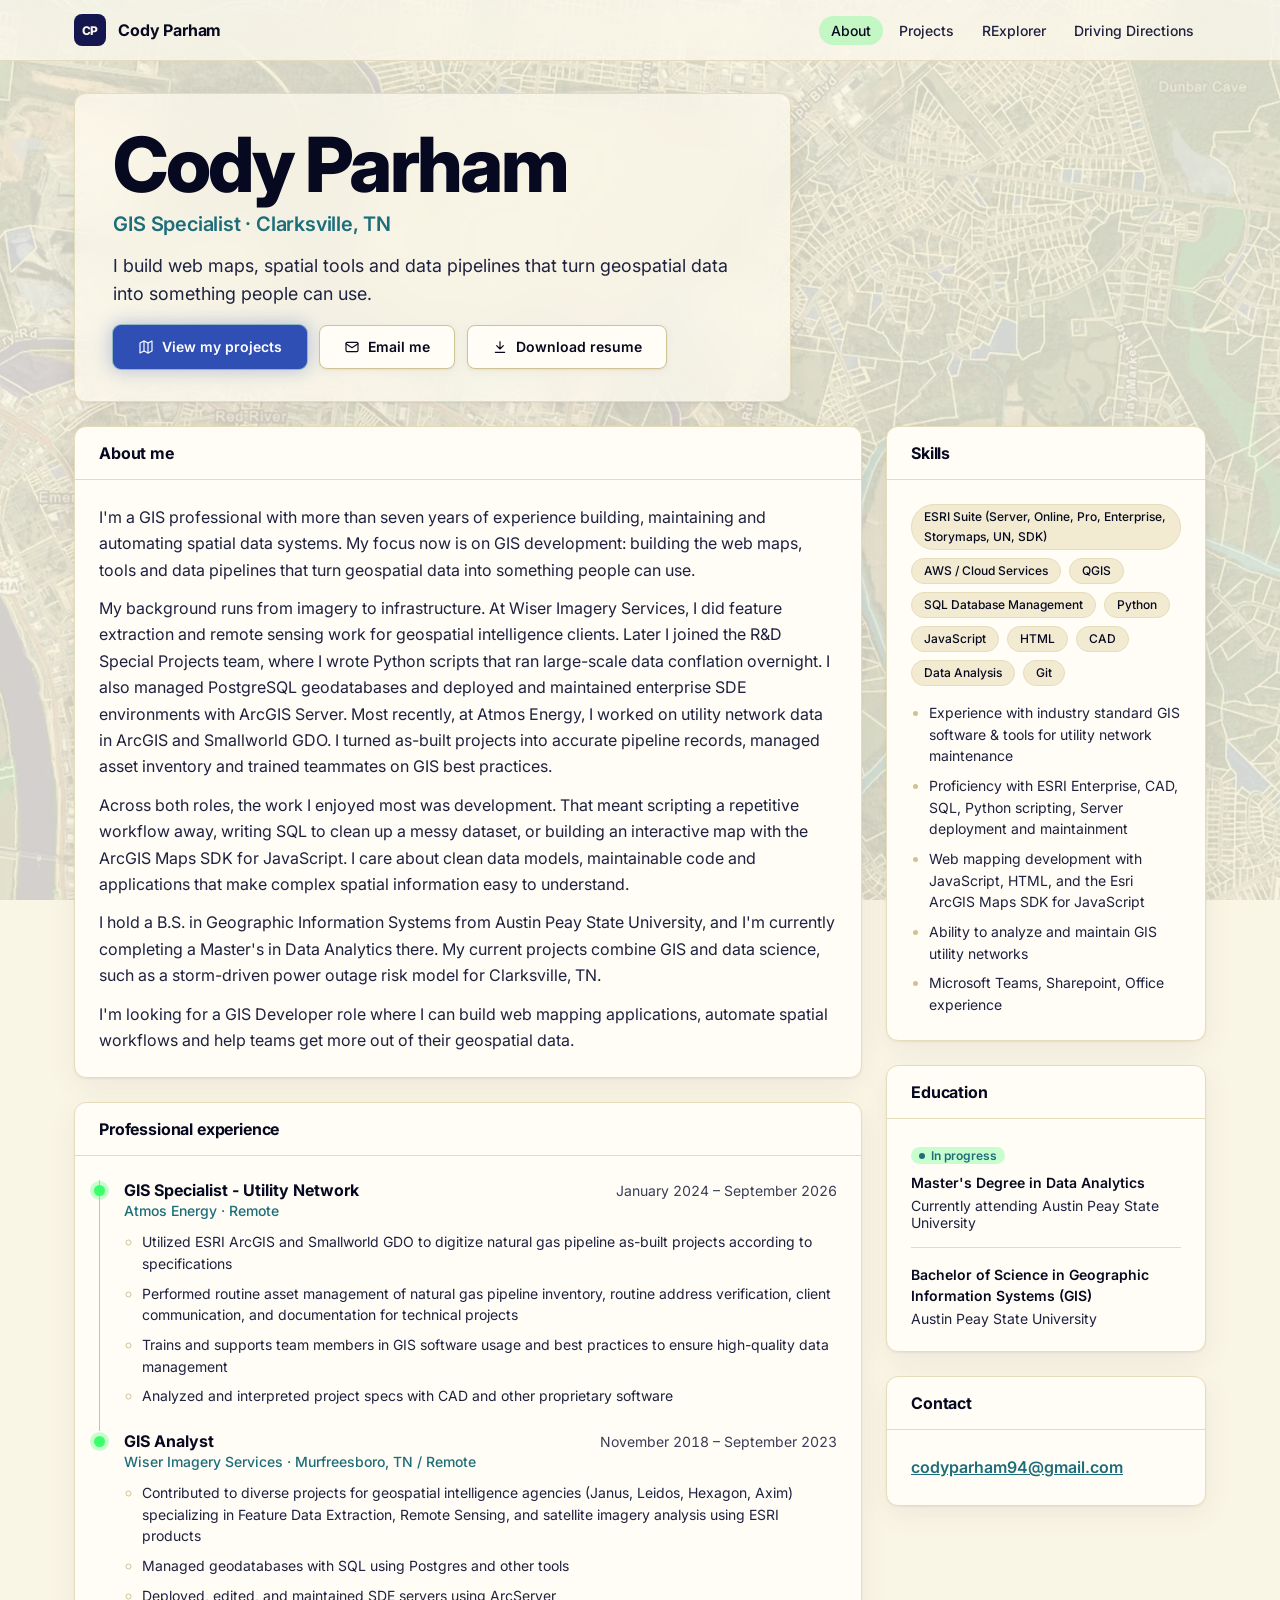
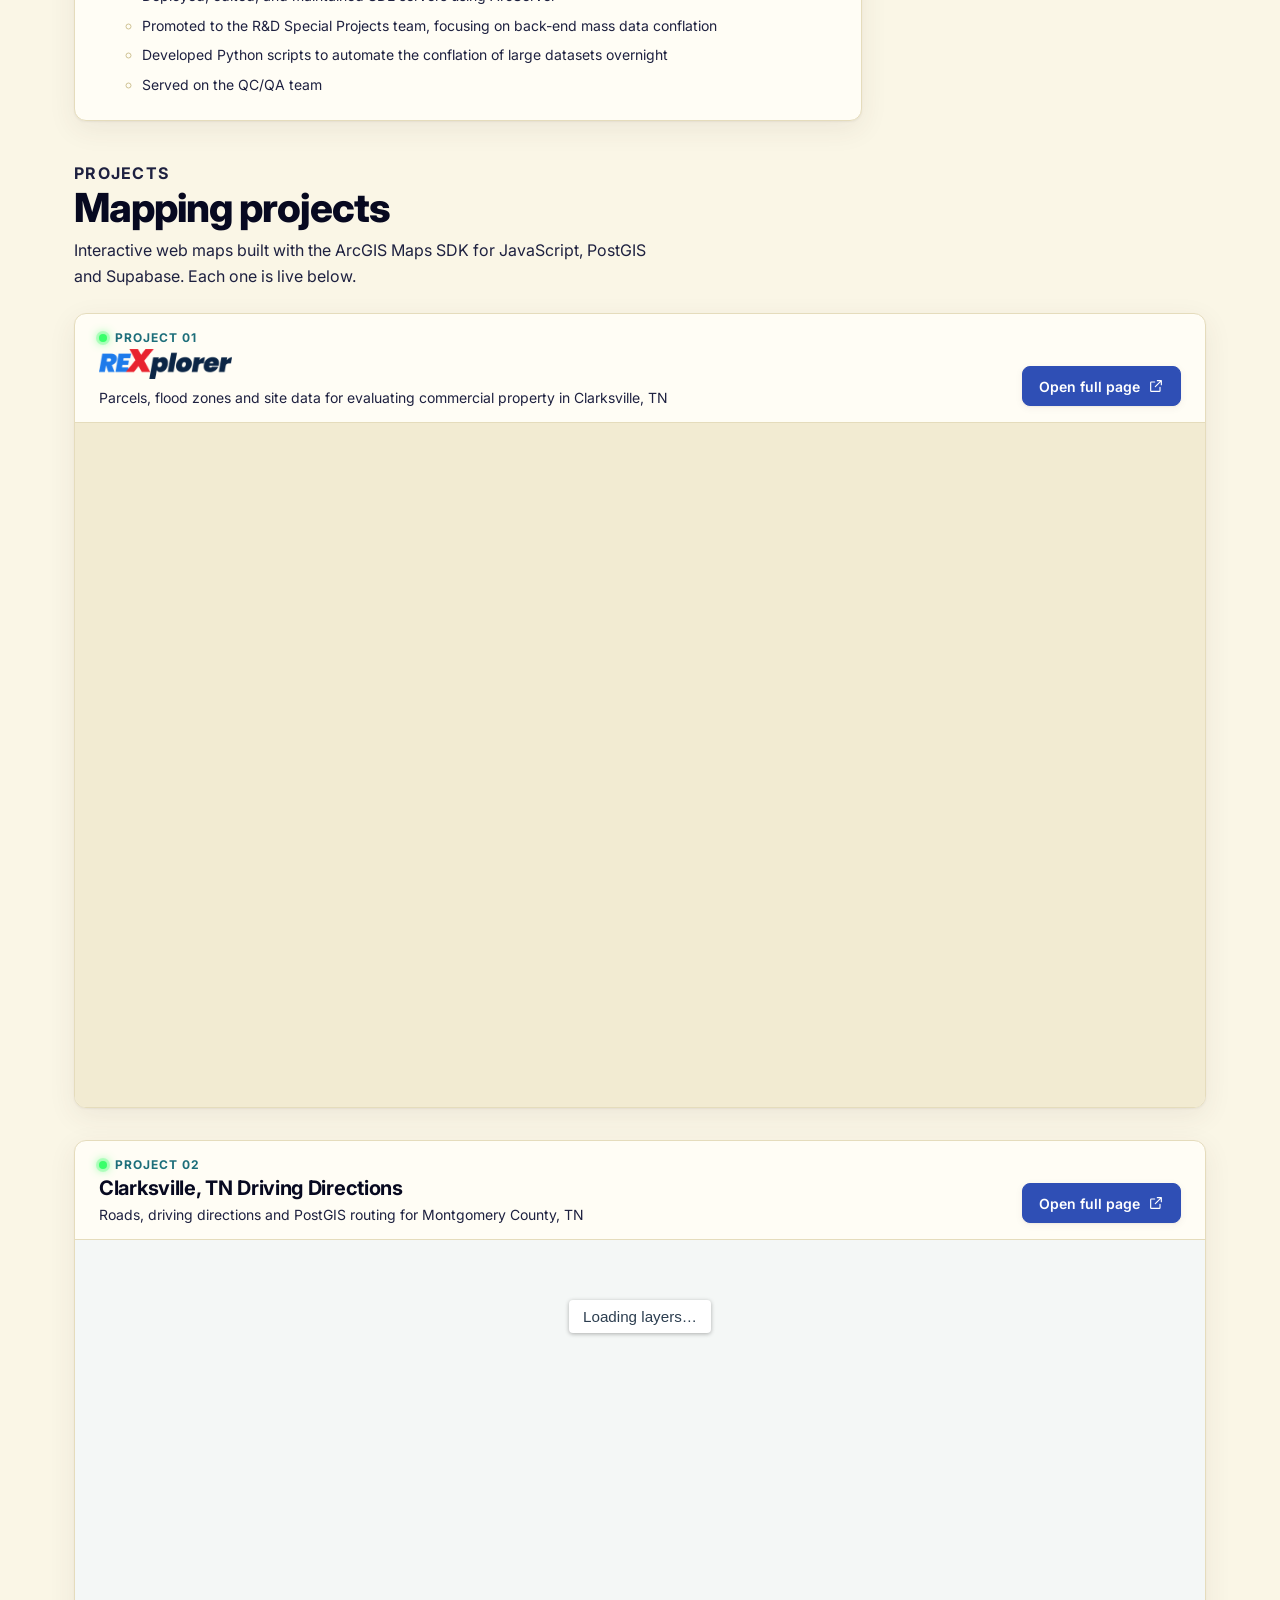
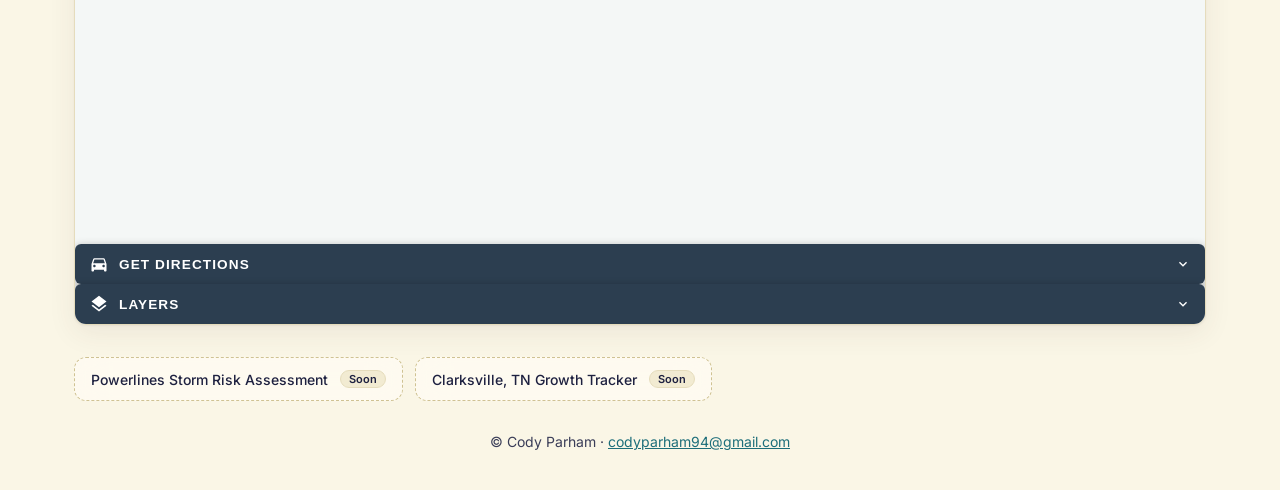
==== commit 1ef07279: "Redesign as a one-page portfolio About me hero first, then experience and skills, then each live pro" ====
--- a/index.html
+++ b/index.html
@@ -12,45 +12,53 @@
     <link rel="stylesheet" href="https://fonts.googleapis.com/css2?family=Inter:wght@400;500;600;700;800&display=swap">
     <link rel="stylesheet" href="assets/site.css">
     <style>
-        .content {
-            overflow-y: auto;
-        }
         .about {
             display: flex;
             flex-direction: column;
             gap: var(--space-5);
-            width: 100%;
-            max-width: 1120px;
-        }
-
-        /* Profile */
-        .profile {
-            display: flex;
-            flex-wrap: wrap;
-            align-items: center;
-            gap: var(--space-5);
-            padding: var(--space-5);
-        }
-        .profile-text {
-            flex: 1;
-            min-width: 220px;
-        }
-        .profile h1 {
-            margin: 0;
-            font-size: var(--text-2xl);
+        }
+
+        /* Hero: the first thing you see */
+        .hero {
+            display: flex;
+            flex-direction: column;
+            align-self: flex-start;
+            gap: var(--space-4);
+            max-width: 100%;
+            padding: var(--space-6) clamp(var(--space-5), 3vw, 40px);
+            background: var(--material);
+            -webkit-backdrop-filter: blur(20px) saturate(160%);
+            backdrop-filter: blur(20px) saturate(160%);
+        }
+        .hero h1 {
+            margin: 0;
+            font-size: clamp(2.75rem, 7vw, 4.75rem);
             font-weight: 800;
-            letter-spacing: -0.025em;
-            line-height: 1.15;
+            letter-spacing: -0.035em;
+            line-height: 1.02;
         }
         .profile-role {
-            margin: var(--space-1) 0 0;
+            margin: var(--space-2) 0 0;
+            color: var(--accent);
+            font-size: clamp(1.05rem, 1.6vw, 1.25rem);
+            font-weight: 600;
+            letter-spacing: -0.01em;
+        }
+        .hero-intro {
+            max-width: 58ch;
+            margin: 0;
             color: var(--muted);
-            font-size: var(--text-md);
+            font-size: clamp(1rem, 1.4vw, 1.125rem);
+            line-height: 1.6;
         }
         .profile-actions {
             display: flex;
             flex-wrap: wrap;
             gap: var(--space-3);
+        }
+        .profile-actions .button {
+            height: 44px;
+            padding: 0 var(--space-5);
         }
 
         /* Two columns: story on the left, facts on the right */
@@ -221,170 +229,185 @@
             .stack {
                 gap: var(--space-4);
             }
-            .profile,
             .card-body {
                 padding: var(--space-4);
             }
-            .profile h1 {
-                font-size: var(--text-xl);
-            }
         }
     </style>
 </head>
 <body>
-    <div class="app">
-        <aside class="sidebar" id="sidebar"></aside>
-
-        <div class="main">
-        <!-- <header class="topbar">
-                <ol class="crumbs" aria-label="Breadcrumb">
-                    <li aria-current="page">About me</li>
-                </ol>
-            </header> -->
-
-            <main class="content">
-                <div class="about">
-                    <section class="card profile" aria-label="Profile">
-                        <div class="profile-text">
-                            <h1>Cody Parham</h1>
-                            <p class="profile-role">GIS Specialist · Clarksville, TN</p>
-                        </div>
-                        <div class="profile-actions">
-                            <a class="button" href="mailto:codyparham94@gmail.com">
-                                <svg class="icon" viewBox="0 0 24 24" aria-hidden="true"><rect x="3" y="5" width="18" height="14" rx="2"/><path d="m3 7 9 6 9-6"/></svg>
-                                Email me
-                            </a>
-                            <a class="button button-ghost" href="assets/CodyParham_Resume2026.pdf" download>
-                                <svg class="icon" viewBox="0 0 24 24" aria-hidden="true"><path d="M12 4v11M7 10l5 5 5-5M5 20h14"/></svg>
-                                Download resume
-                            </a>
-                            <a class="button button-ghost button-glow" href="projects.html">
-                                <svg class="icon" viewBox="0 0 24 24" aria-hidden="true"><path d="M3 6l6-3 6 3 6-3v15l-6 3-6-3-6 3z"/><path d="M9 3v15M15 6v15"/></svg>
-                                View my projects
-                            </a>
+    <header class="site-nav">
+        <nav class="site-nav-inner" aria-label="Sections">
+            <a class="brand" href="#about"><span class="brand-mark" aria-hidden="true">CP</span>Cody Parham</a>
+            <ul class="nav-links" id="navLinks">
+                <li><a href="#about">About</a></li>
+                <li><a href="#projects">Projects</a></li>
+            </ul>
+        </nav>
+    </header>
+
+    <main class="page">
+        <div class="about section" id="about">
+            <section class="card hero" aria-label="Profile">
+                <div>
+                    <h1>Cody Parham</h1>
+                    <p class="profile-role">GIS Specialist · Clarksville, TN</p>
+                </div>
+                <p class="hero-intro">I build web maps, spatial tools and data pipelines that turn geospatial data into something people can use.</p>
+                <div class="profile-actions">
+                    <a class="button button-glow" href="#projects">
+                        <svg class="icon" viewBox="0 0 24 24" aria-hidden="true"><path d="M3 6l6-3 6 3 6-3v15l-6 3-6-3-6 3z"/><path d="M9 3v15M15 6v15"/></svg>
+                        View my projects
+                    </a>
+                    <a class="button button-ghost" href="mailto:codyparham94@gmail.com">
+                        <svg class="icon" viewBox="0 0 24 24" aria-hidden="true"><rect x="3" y="5" width="18" height="14" rx="2"/><path d="m3 7 9 6 9-6"/></svg>
+                        Email me
+                    </a>
+                    <a class="button button-ghost" href="assets/CodyParham_Resume2026.pdf" download>
+                        <svg class="icon" viewBox="0 0 24 24" aria-hidden="true"><path d="M12 4v11M7 10l5 5 5-5M5 20h14"/></svg>
+                        Download resume
+                    </a>
+                </div>
+            </section>
+
+            <div class="about-grid">
+                <div class="stack">
+                    <section class="card" aria-labelledby="aboutTitle">
+                        <div class="card-head">
+                            <h2 id="aboutTitle">About me</h2>
+                        </div>
+                        <div class="card-body">
+                            <!-- TODO: replace with your own About me text. -->
+                            <p>I'm a GIS professional with more than seven years of experience building, maintaining and automating spatial data systems. My focus now is on GIS development: building the web maps, tools and data pipelines that turn geospatial data into something people can use.</p>
+                            <p>My background runs from imagery to infrastructure. At Wiser Imagery Services, I did feature extraction and remote sensing work for geospatial intelligence clients. Later I joined the R&D Special Projects team, where I wrote Python scripts that ran large-scale data conflation overnight. I also managed PostgreSQL geodatabases and deployed and maintained enterprise SDE environments with ArcGIS Server. Most recently, at Atmos Energy, I worked on utility network data in ArcGIS and Smallworld GDO. I turned as-built projects into accurate pipeline records, managed asset inventory and trained teammates on GIS best practices.</p>
+                            <p>Across both roles, the work I enjoyed most was development. That meant scripting a repetitive workflow away, writing SQL to clean up a messy dataset, or building an interactive map with the ArcGIS Maps SDK for JavaScript. I care about clean data models, maintainable code and applications that make complex spatial information easy to understand.</p>
+                            <p>I hold a B.S. in Geographic Information Systems from Austin Peay State University, and I'm currently completing a Master's in Data Analytics there. My current projects combine GIS and data science, such as a storm-driven power outage risk model for Clarksville, TN.</p>
+                            <p>I'm looking for a GIS Developer role where I can build web mapping applications, automate spatial workflows and help teams get more out of their geospatial data.</p>
                         </div>
                     </section>
 
-                    <div class="about-grid">
-                        <div class="stack">
-                            <section class="card" aria-labelledby="aboutTitle">
-                                <div class="card-head">
-                                    <h2 id="aboutTitle">About me</h2>
-                                </div>
-                                <div class="card-body">
-                                    <!-- TODO: replace with your own About me text. -->
-                                    <p>I'm a GIS professional with more than seven years of experience building, maintaining and automating spatial data systems. My focus now is on GIS development: building the web maps, tools and data pipelines that turn geospatial data into something people can use.</p>
-                                    <p>My background runs from imagery to infrastructure. At Wiser Imagery Services, I did feature extraction and remote sensing work for geospatial intelligence clients. Later I joined the R&D Special Projects team, where I wrote Python scripts that ran large-scale data conflation overnight. I also managed PostgreSQL geodatabases and deployed and maintained enterprise SDE environments with ArcGIS Server. Most recently, at Atmos Energy, I worked on utility network data in ArcGIS and Smallworld GDO. I turned as-built projects into accurate pipeline records, managed asset inventory and trained teammates on GIS best practices.</p>
-                                    <p>Across both roles, the work I enjoyed most was development. That meant scripting a repetitive workflow away, writing SQL to clean up a messy dataset, or building an interactive map with the ArcGIS Maps SDK for JavaScript. I care about clean data models, maintainable code and applications that make complex spatial information easy to understand.</p>
-                                    <p>I hold a B.S. in Geographic Information Systems from Austin Peay State University, and I'm currently completing a Master's in Data Analytics there. My current projects combine GIS and data science, such as a storm-driven power outage risk model for Clarksville, TN.</p>
-                                    <p>I'm looking for a GIS Developer role where I can build web mapping applications, automate spatial workflows and help teams get more out of their geospatial data.</p>
-                                </div>
-                            </section>
-
-                            <section class="card" aria-labelledby="experienceTitle">
-                                <div class="card-head">
-                                    <h2 id="experienceTitle">Professional experience</h2>
-                                </div>
-                                <div class="card-body">
-                                    <ol class="timeline">
-                                        <li class="role">
-                                            <div class="role-head">
-                                                <h3>GIS Specialist - Utility Network</h3>
-                                                <span class="role-dates">January 2024 – September 2026</span>
-                                            </div>
-                                            <p class="role-org">Atmos Energy · Remote</p>
-                                            <ul>
-                                                <li>Utilized ESRI ArcGIS and Smallworld GDO to digitize natural gas pipeline as-built projects according to specifications</li>
-                                                <li>Performed routine asset management of natural gas pipeline inventory, routine address verification, client communication, and documentation for technical projects</li>
-                                                <li>Trains and supports team members in GIS software usage and best practices to ensure high-quality data management</li>
-                                                <li>Analyzed and interpreted project specs with CAD and other proprietary software</li>
-                                            </ul>
-                                        </li>
-                                        <li class="role">
-                                            <div class="role-head">
-                                                <h3>GIS Analyst</h3>
-                                                <span class="role-dates">November 2018 – September 2023</span>
-                                            </div>
-                                            <p class="role-org">Wiser Imagery Services · Murfreesboro, TN / Remote</p>
-                                            <ul>
-                                                <li>Contributed to diverse projects for geospatial intelligence agencies (Janus, Leidos, Hexagon, Axim) specializing in Feature Data Extraction, Remote Sensing, and satellite imagery analysis using ESRI products</li>
-                                                <li>Managed geodatabases with SQL using Postgres and other tools</li>
-                                                <li>Deployed, edited, and maintained SDE servers using ArcServer</li>
-                                                <li>Promoted to the R&amp;D Special Projects team, focusing on back-end mass data conflation</li>
-                                                <li>Developed Python scripts to automate the conflation of large datasets overnight</li>
-                                                <li>Served on the QC/QA team</li>
-                                            </ul>
-                                        </li>
-                                    </ol>
-                                </div>
-                            </section>
-                        </div>
-
-                        <div class="stack">
-                            <section class="card" aria-labelledby="skillsTitle">
-                                <div class="card-head">
-                                    <h2 id="skillsTitle">Skills</h2>
-                                </div>
-                                <div class="card-body">
-                                    <ul class="chips" aria-label="Tools">
-                                        <li>ESRI Suite (Server, Online, Pro, Enterprise, Storymaps, UN, SDK)</li>
-                                        <li>AWS / Cloud Services</li>
-                                        <li>QGIS</li>
-                                        <li>SQL Database Management</li>
-                                        <li>Python</li>
-                                        <li>JavaScript</li>
-                                        <li>HTML</li>
-                                        <li>CAD</li>
-                                        <li>Data Analysis</li>
-                                        <li>Git</li>
+                    <section class="card" aria-labelledby="experienceTitle">
+                        <div class="card-head">
+                            <h2 id="experienceTitle">Professional experience</h2>
+                        </div>
+                        <div class="card-body">
+                            <ol class="timeline">
+                                <li class="role">
+                                    <div class="role-head">
+                                        <h3>GIS Specialist - Utility Network</h3>
+                                        <span class="role-dates">January 2024 – September 2026</span>
+                                    </div>
+                                    <p class="role-org">Atmos Energy · Remote</p>
+                                    <ul>
+                                        <li>Utilized ESRI ArcGIS and Smallworld GDO to digitize natural gas pipeline as-built projects according to specifications</li>
+                                        <li>Performed routine asset management of natural gas pipeline inventory, routine address verification, client communication, and documentation for technical projects</li>
+                                        <li>Trains and supports team members in GIS software usage and best practices to ensure high-quality data management</li>
+                                        <li>Analyzed and interpreted project specs with CAD and other proprietary software</li>
                                     </ul>
-                                    <ul class="skills">
-                                        <li>Experience with industry standard GIS software &amp; tools for utility network maintenance</li>
-                                        <li>Proficiency with ESRI Enterprise, CAD, SQL, Python scripting, Server deployment and maintainment</li>
-                                        <li>Web mapping development with JavaScript, HTML, and the Esri ArcGIS Maps SDK for JavaScript</li>
-                                        <li>Ability to analyze and maintain GIS utility networks</li>
-                                        <li>Microsoft Teams, Sharepoint, Office experience</li>
+                                </li>
+                                <li class="role">
+                                    <div class="role-head">
+                                        <h3>GIS Analyst</h3>
+                                        <span class="role-dates">November 2018 – September 2023</span>
+                                    </div>
+                                    <p class="role-org">Wiser Imagery Services · Murfreesboro, TN / Remote</p>
+                                    <ul>
+                                        <li>Contributed to diverse projects for geospatial intelligence agencies (Janus, Leidos, Hexagon, Axim) specializing in Feature Data Extraction, Remote Sensing, and satellite imagery analysis using ESRI products</li>
+                                        <li>Managed geodatabases with SQL using Postgres and other tools</li>
+                                        <li>Deployed, edited, and maintained SDE servers using ArcServer</li>
+                                        <li>Promoted to the R&amp;D Special Projects team, focusing on back-end mass data conflation</li>
+                                        <li>Developed Python scripts to automate the conflation of large datasets overnight</li>
+                                        <li>Served on the QC/QA team</li>
                                     </ul>
-                                </div>
-                            </section>
-
-                            <section class="card" aria-labelledby="educationTitle">
-                                <div class="card-head">
-                                    <h2 id="educationTitle">Education</h2>
-                                </div>
-                                <div class="card-body">
-                                    <ul class="degrees">
-                                        <li>
-                                            <span class="in-progress">In progress</span>
-                                            <p class="degree">Master's Degree in Data Analytics</p>
-                                            <p class="school">Currently attending Austin Peay State University</p>
-                                        </li>
-                                        <li>
-                                            <p class="degree">Bachelor of Science in Geographic Information Systems (GIS)</p>
-                                            <p class="school">Austin Peay State University</p>
-                                        </li>
-                                    </ul>
-                                </div>
-                            </section>
-
-                            <section class="card" aria-labelledby="contactTitle">
-                                <div class="card-head">
-                                    <h2 id="contactTitle">Contact</h2>
-                                </div>
-                                <div class="card-body">
-                                    <p class="degree"><a href="mailto:codyparham94@gmail.com">codyparham94@gmail.com</a></p>
-                                </div>
-                            </section>
-                        </div>
-                    </div>
+                                </li>
+                            </ol>
+                        </div>
+                    </section>
                 </div>
-            </main>
+
+                <div class="stack">
+                    <section class="card" aria-labelledby="skillsTitle">
+                        <div class="card-head">
+                            <h2 id="skillsTitle">Skills</h2>
+                        </div>
+                        <div class="card-body">
+                            <ul class="chips" aria-label="Tools">
+                                <li>ESRI Suite (Server, Online, Pro, Enterprise, Storymaps, UN, SDK)</li>
+                                <li>AWS / Cloud Services</li>
+                                <li>QGIS</li>
+                                <li>SQL Database Management</li>
+                                <li>Python</li>
+                                <li>JavaScript</li>
+                                <li>HTML</li>
+                                <li>CAD</li>
+                                <li>Data Analysis</li>
+                                <li>Git</li>
+                            </ul>
+                            <ul class="skills">
+                                <li>Experience with industry standard GIS software &amp; tools for utility network maintenance</li>
+                                <li>Proficiency with ESRI Enterprise, CAD, SQL, Python scripting, Server deployment and maintainment</li>
+                                <li>Web mapping development with JavaScript, HTML, and the Esri ArcGIS Maps SDK for JavaScript</li>
+                                <li>Ability to analyze and maintain GIS utility networks</li>
+                                <li>Microsoft Teams, Sharepoint, Office experience</li>
+                            </ul>
+                        </div>
+                    </section>
+
+                    <section class="card" aria-labelledby="educationTitle">
+                        <div class="card-head">
+                            <h2 id="educationTitle">Education</h2>
+                        </div>
+                        <div class="card-body">
+                            <ul class="degrees">
+                                <li>
+                                    <span class="in-progress">In progress</span>
+                                    <p class="degree">Master's Degree in Data Analytics</p>
+                                    <p class="school">Currently attending Austin Peay State University</p>
+                                </li>
+                                <li>
+                                    <p class="degree">Bachelor of Science in Geographic Information Systems (GIS)</p>
+                                    <p class="school">Austin Peay State University</p>
+                                </li>
+                            </ul>
+                        </div>
+                    </section>
+
+                    <section class="card" aria-labelledby="contactTitle">
+                        <div class="card-head">
+                            <h2 id="contactTitle">Contact</h2>
+                        </div>
+                        <div class="card-body">
+                            <p class="degree"><a href="mailto:codyparham94@gmail.com">codyparham94@gmail.com</a></p>
+                        </div>
+                    </section>
+                </div>
+            </div>
         </div>
-    </div>
+
+        <section class="section" id="projects" aria-labelledby="projectsTitle">
+            <div class="section-head">
+                <p class="eyebrow">Projects</p>
+                <h2 id="projectsTitle">Mapping projects</h2>
+                <p>Interactive web maps built with the ArcGIS Maps SDK for JavaScript, PostGIS and Supabase. Each one is live below.</p>
+            </div>
+            <div class="projects" id="projectList"></div>
+        </section>
+
+        <footer class="site-footer">© Cody Parham · <a href="mailto:codyparham94@gmail.com">codyparham94@gmail.com</a></footer>
+    </main>
 
     <script src="assets/site.js"></script>
     <script>
-        Site.renderSidebar(document.getElementById("sidebar"), { page: "about" });
+        const navLinks = document.getElementById("navLinks");
+        Site.renderNav(navLinks);
+        Site.renderProjects(document.getElementById("projectList"));
+        Site.trackSections(navLinks);
+
+        // Project sections render after load, so jump to a project link's target ourselves.
+        const target = location.hash && document.getElementById(location.hash.slice(1));
+        if (target) {
+            target.scrollIntoView({ behavior: "instant" });
+        }
     </script>
 </body>
 </html>
--- a/assets/site.css
+++ b/assets/site.css
@@ -1,4 +1,4 @@
-/* Shared styles for codyparham.com: light, Apple-style materials over a faint satellite map.
+/* Styles for codyparham.com (one-page portfolio): light, Apple-style materials over a faint satellite map.
    Palette from the map: river navy #14174F, river teal #2E8A99, parcel blue #2F4FB5,
    parcel cream #F1E4A0, vegetation green #2E9A48. */
 
@@ -51,7 +51,7 @@
     --radius-sm: 8px;
     --radius: 12px;
     --radius-pill: 999px;
-    --bar: 56px;
+    --bar: 60px;
     --ring: 0 0 0 2px var(--bg), 0 0 0 4px var(--accent-hover);
 }
 
@@ -99,144 +99,173 @@
     stroke-linejoin: round;
 }
 
-/* Layout: full-height sidebar, top bar, content */
-.app {
-    display: grid;
-    grid-template-columns: 256px minmax(0, 1fr);
-    height: 100vh;
-    height: 100dvh;
-}
-
-/* Sidebar */
-.sidebar {
-    display: flex;
-    flex-direction: column;
-    min-height: 0;
-    background: var(--material-thick);
-    -webkit-backdrop-filter: blur(24px) saturate(160%);
-    backdrop-filter: blur(24px) saturate(160%);
-    border-right: 1px solid var(--border);
+/* One-page layout: sticky frosted nav over a scrolling page */
+html {
+    scroll-behavior: smooth;
+    scroll-padding-top: calc(var(--bar) + var(--space-4));
+}
+html, body {
+    height: auto;
+}
+.page {
+    width: 100%;
+    max-width: 1180px;
+    margin: 0 auto;
+    padding: 0 var(--space-5) var(--space-6);
+}
+
+/* Nav: translucent material, content scrolls under it */
+.site-nav {
+    position: sticky;
+    top: 0;
+    z-index: 10;
+    background: var(--material);
+    -webkit-backdrop-filter: blur(20px) saturate(160%);
+    backdrop-filter: blur(20px) saturate(160%);
+    border-bottom: 1px solid var(--border);
+}
+.site-nav-inner {
+    display: flex;
+    align-items: center;
+    justify-content: space-between;
+    gap: var(--space-4);
+    max-width: 1180px;
+    height: var(--bar);
+    margin: 0 auto;
+    padding: 0 var(--space-5);
 }
 .brand {
     display: flex;
     align-items: center;
     gap: var(--space-3);
-    flex: none;
-    padding: var(--space-3) var(--space-4);
+    color: var(--text);
+    font-weight: 700;
+    letter-spacing: -0.01em;
+    text-decoration: none;
 }
 .brand-mark {
     flex: none;
     display: grid;
     place-items: center;
-    width: 36px;
-    height: 36px;
+    width: 32px;
+    height: 32px;
     color: var(--bg);
     background: var(--navy);
     border-radius: var(--radius-sm);
+    font-size: var(--text-xs);
+    font-weight: 800;
+}
+.brand:focus-visible,
+.nav-links a:focus-visible {
+    outline: none;
+    border-radius: var(--radius-sm);
+    box-shadow: var(--ring);
+}
+.nav-links {
+    display: flex;
+    align-items: center;
+    gap: var(--space-1);
+    margin: 0;
+    padding: 0;
+    list-style: none;
+}
+.nav-links a {
+    display: block;
+    padding: 6px var(--space-3);
+    color: var(--muted);
+    border-radius: var(--radius-pill);
     font-size: var(--text-sm);
-    font-weight: 800;
+    font-weight: 500;
     text-decoration: none;
-}
-.brand-mark:focus-visible {
-    outline: none;
-    box-shadow: var(--ring);
-}
-.brand-text {
-    display: flex;
-    flex-direction: column;
-    min-width: 0;
-}
-.brand-name {
-    font-size: var(--text-md);
-    font-weight: 700;
-    line-height: 1.3;
-}
-.connect-link {
-    align-self: flex-start;
-    padding: 2px 0;
+    transition: background-color 0.2s var(--ease-out), color 0.2s var(--ease-out);
+}
+@media (hover: hover) {
+    .nav-links a:hover {
+        color: var(--text);
+        background: var(--card-raised);
+    }
+}
+.nav-links a[aria-current="true"] {
+    color: var(--text);
+    background: var(--accent-soft);
+}
+
+/* Sections */
+.section {
+    padding-top: var(--space-6);
+}
+.section-head {
+    margin: 0 0 var(--space-5);
+}
+.eyebrow {
+    display: inline-flex;
+    align-items: center;
+    gap: var(--space-2);
+    margin: 0 0 var(--space-2);
     color: var(--accent);
     font-size: var(--text-xs);
-    font-weight: 500;
-    line-height: 20px;
-    text-decoration: underline;
-    text-decoration-color: var(--accent-line);
-    text-underline-offset: 3px;
-}
-.connect-link:hover,
-.connect-link[aria-current="page"] {
-    color: var(--accent-hover);
-    text-decoration-color: currentColor;
-}
-.connect-link:focus-visible {
-    outline: none;
-    border-radius: 4px;
-    box-shadow: var(--ring);
-}
-
-.nav {
-    flex: 1;
-    min-height: 0;
-    overflow-y: auto;
-    padding: var(--space-2) var(--space-2) var(--space-4);
-}
-.nav-label {
-    margin: var(--space-3) var(--space-3) var(--space-2);
-    color: var(--faint);
+    font-weight: 700;
+    letter-spacing: 0.08em;
+    text-transform: uppercase;
+}
+.section-head h2 {
+    margin: 0;
+    font-size: clamp(1.75rem, 3.5vw, 2.5rem);
+    font-weight: 800;
+    letter-spacing: -0.025em;
+    line-height: 1.1;
+}
+.section-head p {
+    max-width: 60ch;
+    margin: var(--space-2) 0 0;
+    color: var(--muted);
+    font-size: var(--text-md);
+    line-height: 1.6;
+}
+
+/* Project windows */
+.projects {
+    display: flex;
+    flex-direction: column;
+    gap: var(--space-6);
+}
+.project-window {
+    overflow: hidden;
+}
+.project-window .card-head {
+    align-items: flex-end;
+}
+.project-title {
+    display: flex;
+    flex-direction: column;
+    gap: var(--space-1);
+    min-width: 0;
+}
+.project-window .card-head .eyebrow {
+    margin: 0;
+    color: var(--accent);
     font-size: var(--text-xs);
-    font-weight: 600;
-    letter-spacing: 0.06em;
-    text-transform: uppercase;
-}
-.project-list {
-    display: flex;
-    flex-direction: column;
-    gap: 2px;
-    margin: 0;
-    padding: 0;
-    list-style: none;
-}
-.project-link,
-.project-soon {
-    display: flex;
-    align-items: center;
-    gap: var(--space-3);
-    min-height: 40px;
-    padding: var(--space-2) var(--space-3);
-    border-radius: var(--radius-sm);
-    font-size: var(--text-sm);
-    font-weight: 500;
-}
-.project-link {
-    color: var(--muted);
-    text-decoration: none;
-    transition: background-color 0.2s var(--ease-out), color 0.2s var(--ease-out), transform 0.1s ease-out;
-}
-@media (hover: hover) {
-    .project-link:hover {
-        color: var(--text);
-        background: var(--card-raised);
-    }
-}
-.project-link:active {
-    transform: scale(0.98);
-}
-.project-link[aria-current="page"] {
-    color: var(--accent);
-    background: var(--accent-soft);
-}
-.project-link:focus-visible {
-    outline: none;
-    box-shadow: var(--ring);
-}
-.project-name {
-    flex: 1;
-    min-width: 0;
+}
+.project-title h3 {
+    margin: 0;
+    font-size: var(--text-lg);
+    font-weight: 700;
+    letter-spacing: -0.015em;
 }
 .project-logo {
     display: block;
+    align-self: flex-start;
     width: auto;
-    height: 22px;
+    height: 30px;
     max-width: 100%;
+    margin-bottom: var(--space-1);
+}
+.project-window iframe {
+    display: block;
+    width: 100%;
+    height: clamp(460px, 76vh, 860px);
+    border: 0;
+    background: var(--card-raised);
 }
 .live-dot {
     flex: none;
@@ -246,9 +275,27 @@
     background: var(--green);
     box-shadow: 0 0 0 3px var(--accent-soft), 0 0 10px 1px rgba(57, 255, 106, 0.8);
 }
-.project-soon {
-    color: var(--faint);
-    cursor: not-allowed;
+.soon-list {
+    display: flex;
+    flex-wrap: wrap;
+    gap: var(--space-3);
+    margin: 0;
+    padding: 0;
+    list-style: none;
+}
+.soon-list li {
+    display: flex;
+    align-items: center;
+    gap: var(--space-3);
+    padding: var(--space-3) var(--space-4);
+    color: var(--muted);
+    background: var(--material);
+    -webkit-backdrop-filter: blur(16px);
+    backdrop-filter: blur(16px);
+    border: 1px dashed var(--border-strong);
+    border-radius: var(--radius);
+    font-size: var(--text-sm);
+    font-weight: 500;
 }
 .soon-badge {
     flex: none;
@@ -260,67 +307,13 @@
     font-size: 0.6875rem;
     font-weight: 600;
 }
-
-/* Main column */
-.main {
-    display: flex;
-    flex-direction: column;
-    min-width: 0;
-    min-height: 0;
-}
-.topbar {
-    display: flex;
-    align-items: center;
-    justify-content: space-between;
-    gap: var(--space-4);
-    height: var(--bar);
-    flex: none;
-    padding: 0 var(--space-5);
-    background: var(--material);
-    -webkit-backdrop-filter: blur(20px) saturate(160%);
-    backdrop-filter: blur(20px) saturate(160%);
-    border-bottom: 1px solid var(--border);
-}
-.crumbs {
-    display: flex;
-    align-items: center;
-    gap: var(--space-2);
-    min-width: 0;
-    margin: 0;
-    padding: 0;
-    list-style: none;
+.site-footer {
+    padding: var(--space-6) 0 var(--space-2);
     color: var(--faint);
     font-size: var(--text-sm);
-}
-.crumbs a {
-    color: inherit;
-    text-decoration: none;
-}
-.crumbs a:hover {
-    color: var(--text);
-}
-.crumbs li + li::before {
-    content: "/";
-    margin-right: var(--space-2);
-    color: var(--border-strong);
-}
-.crumbs li:last-child {
-    overflow: hidden;
-    color: var(--text);
-    font-weight: 600;
-    letter-spacing: -0.01em;
-    text-overflow: ellipsis;
-    white-space: nowrap;
-}
-
-.content {
-    display: flex;
-    flex-direction: column;
-    gap: var(--space-5);
-    flex: 1;
-    min-height: 0;
-    padding: var(--space-5);
-}
+    text-align: center;
+}
+
 /* Cards */
 .card {
     background: var(--card);
@@ -410,70 +403,47 @@
     box-shadow: var(--ring), var(--glow);
 }
 
-/* Phones and narrow tablets: sidebar becomes a header with tabs */
 @media (max-width: 760px) {
-    .app {
-        grid-template-columns: minmax(0, 1fr);
-        grid-template-rows: auto minmax(0, 1fr);
-    }
-    .sidebar {
-        border-right: 0;
-        border-bottom: 1px solid var(--border);
-    }
-    .nav {
-        overflow: visible;
-        padding: 0 var(--space-4) var(--space-3);
-    }
-    .nav-label,
-    .topbar {
+    .page,
+    .site-nav-inner {
+        padding-left: var(--space-4);
+        padding-right: var(--space-4);
+    }
+    .nav-links .nav-optional {
         display: none;
     }
-    .project-list {
-        flex-direction: row;
-        gap: var(--space-2);
-        overflow-x: auto;
-        /* Room for the focus ring */
-        padding: var(--space-1);
-        margin: calc(-1 * var(--space-1));
-    }
-    .project-list li {
-        flex: none;
-    }
-    .project-link,
-    .project-soon {
-        border: 1px solid var(--border);
-        border-radius: var(--radius-pill);
-        white-space: nowrap;
-    }
-    .project-link[aria-current="page"] {
-        border-color: var(--accent-hover);
-    }
-    .project-link .icon,
-    .project-soon .icon {
-        display: none;
-    }
-    .content {
-        gap: var(--space-4);
-        padding: var(--space-4);
+    .projects {
+        gap: var(--space-5);
     }
     .card-head {
         padding: var(--space-3) var(--space-3) var(--space-3) var(--space-4);
     }
+    .project-window .card-head p {
+        display: none;
+    }
+    .project-window .button {
+        padding: 0;
+    }
+    .project-window .button .label-long {
+        display: none;
+    }
 }
 
 @media (prefers-reduced-motion: reduce) {
-    .project-link,
+    html {
+        scroll-behavior: auto;
+    }
+    .nav-links a,
     .button {
         transition: none;
     }
-    .project-link:active,
     .button:active {
         transform: none;
     }
 }
 @media (prefers-reduced-transparency: reduce) {
-    .sidebar,
-    .topbar {
+    .site-nav,
+    .soon-list li {
         background: var(--bg);
         -webkit-backdrop-filter: none;
         backdrop-filter: none;
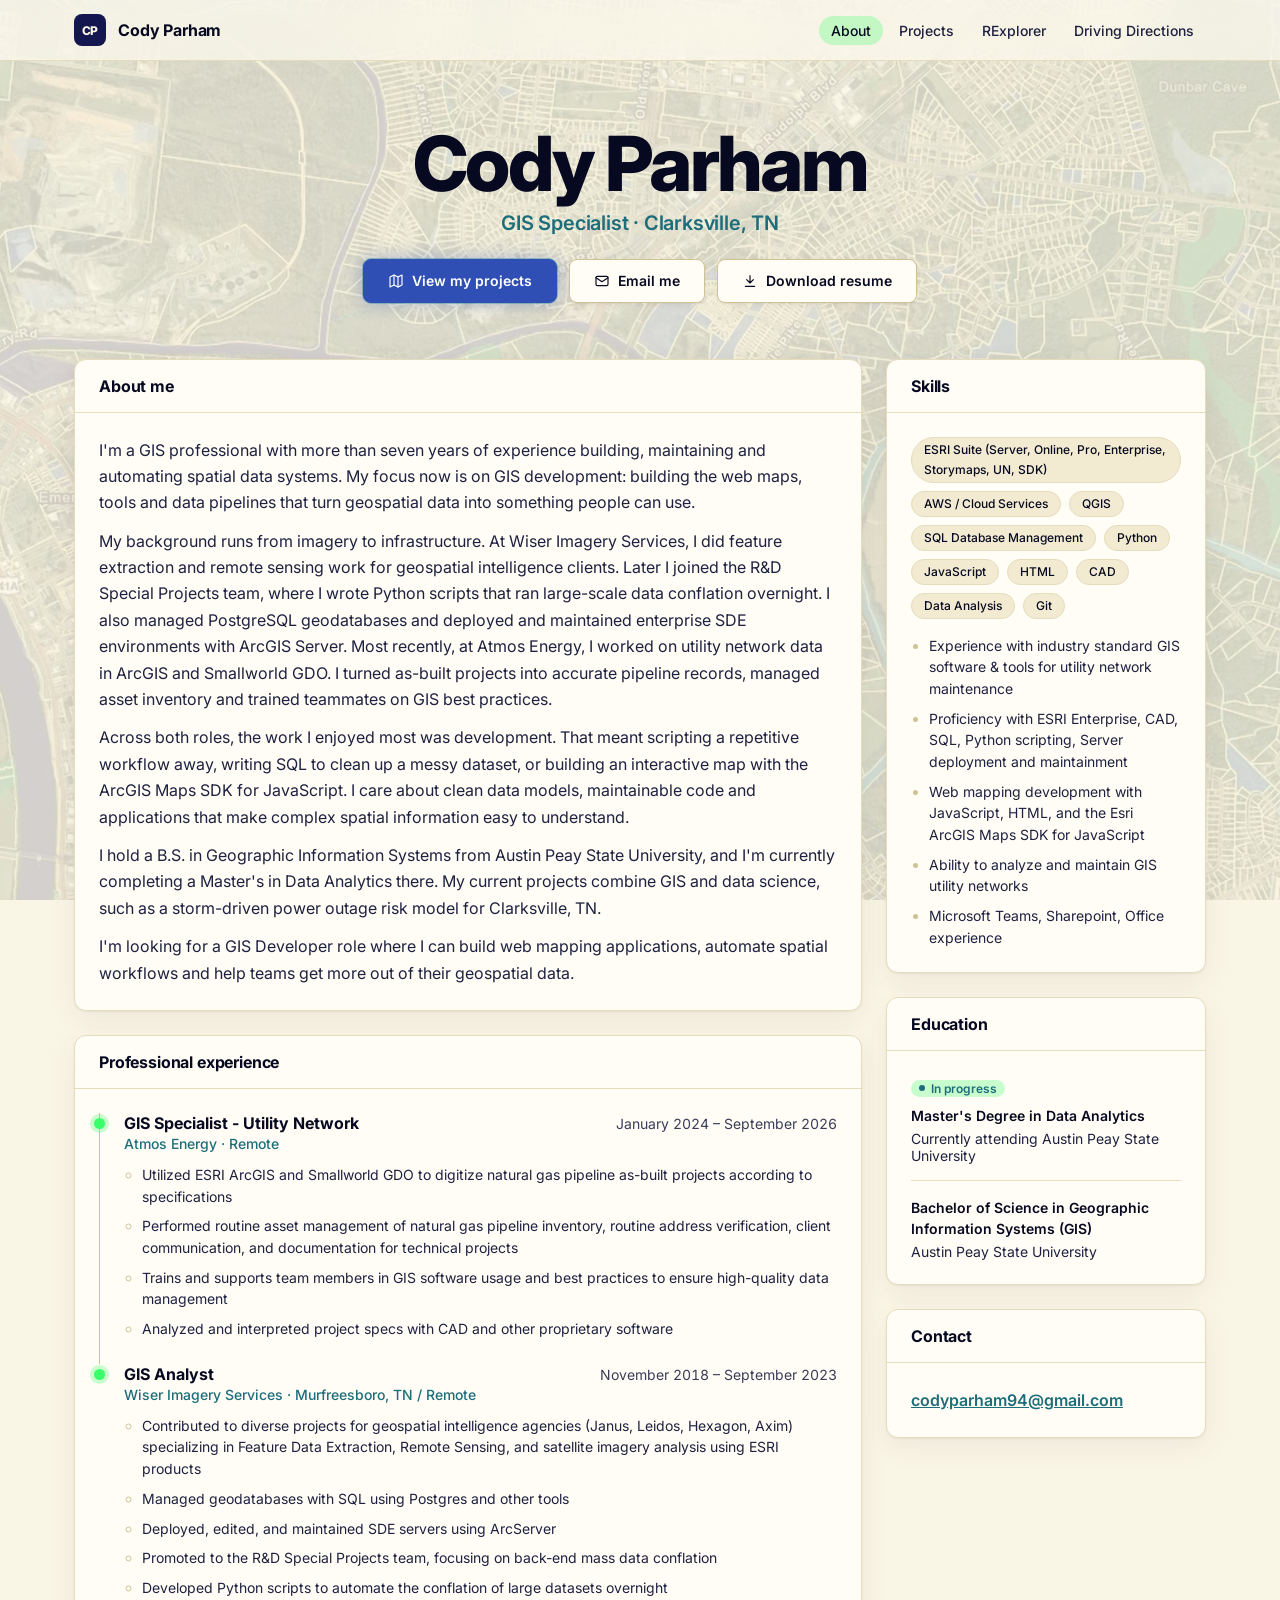
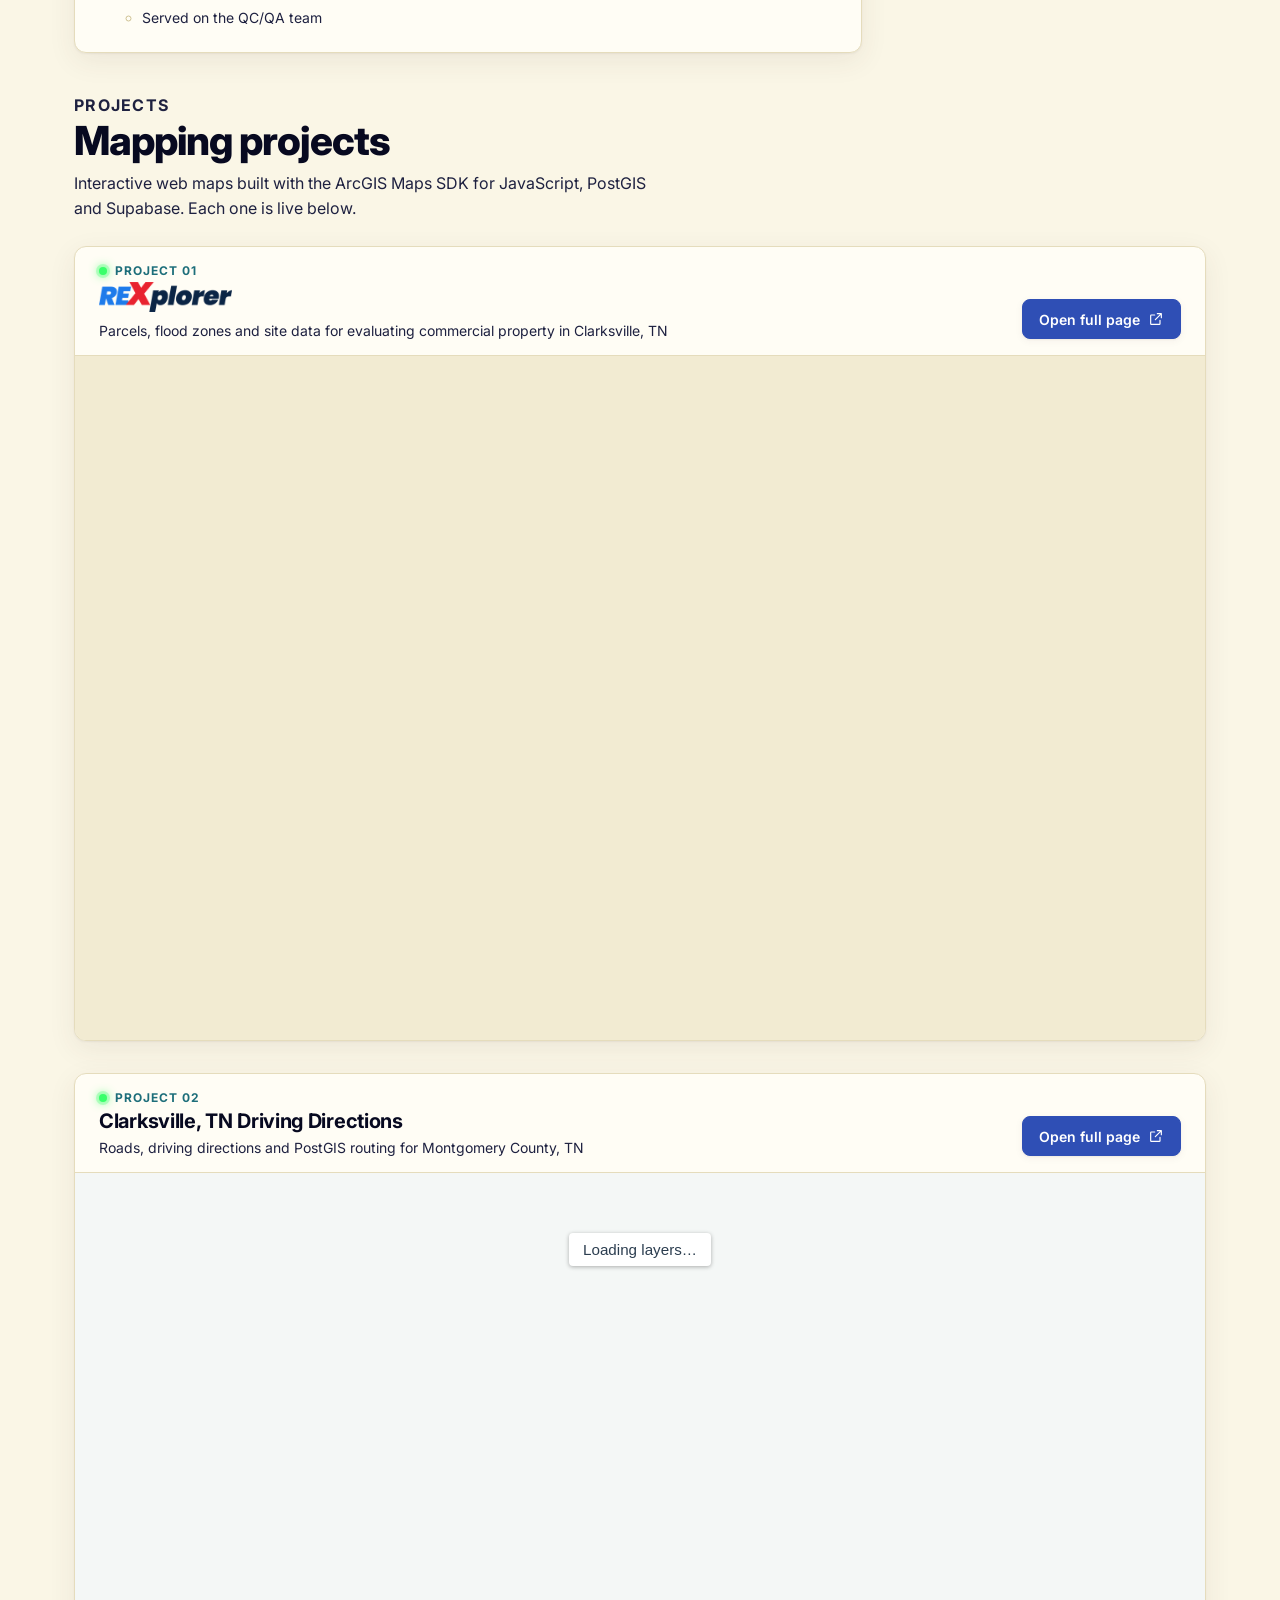
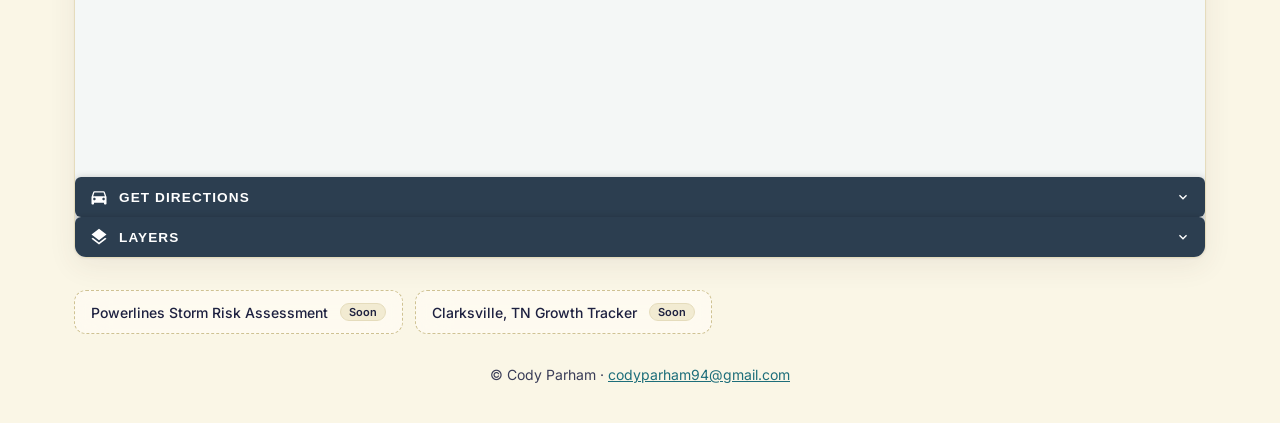
==== commit 437c43ce: "Center the hero on the map background and drop the intro line Co-Authored-By: Claude Opus 5.5 <norep" ====
--- a/index.html
+++ b/index.html
@@ -22,13 +22,10 @@
         .hero {
             display: flex;
             flex-direction: column;
-            align-self: flex-start;
-            gap: var(--space-4);
-            max-width: 100%;
-            padding: var(--space-6) clamp(var(--space-5), 3vw, 40px);
-            background: var(--material);
-            -webkit-backdrop-filter: blur(20px) saturate(160%);
-            backdrop-filter: blur(20px) saturate(160%);
+            align-items: center;
+            gap: var(--space-5);
+            padding: var(--space-6) 0;
+            text-align: center;
         }
         .hero h1 {
             margin: 0;
@@ -44,17 +41,11 @@
             font-weight: 600;
             letter-spacing: -0.01em;
         }
-        .hero-intro {
-            max-width: 58ch;
-            margin: 0;
-            color: var(--muted);
-            font-size: clamp(1rem, 1.4vw, 1.125rem);
-            line-height: 1.6;
-        }
         .profile-actions {
             display: flex;
             flex-wrap: wrap;
             gap: var(--space-3);
+            justify-content: center;
         }
         .profile-actions .button {
             height: 44px;
@@ -248,12 +239,11 @@
 
     <main class="page">
         <div class="about section" id="about">
-            <section class="card hero" aria-label="Profile">
+            <section class="hero" aria-label="Profile">
                 <div>
                     <h1>Cody Parham</h1>
                     <p class="profile-role">GIS Specialist · Clarksville, TN</p>
                 </div>
-                <p class="hero-intro">I build web maps, spatial tools and data pipelines that turn geospatial data into something people can use.</p>
                 <div class="profile-actions">
                     <a class="button button-glow" href="#projects">
                         <svg class="icon" viewBox="0 0 24 24" aria-hidden="true"><path d="M3 6l6-3 6 3 6-3v15l-6 3-6-3-6 3z"/><path d="M9 3v15M15 6v15"/></svg>
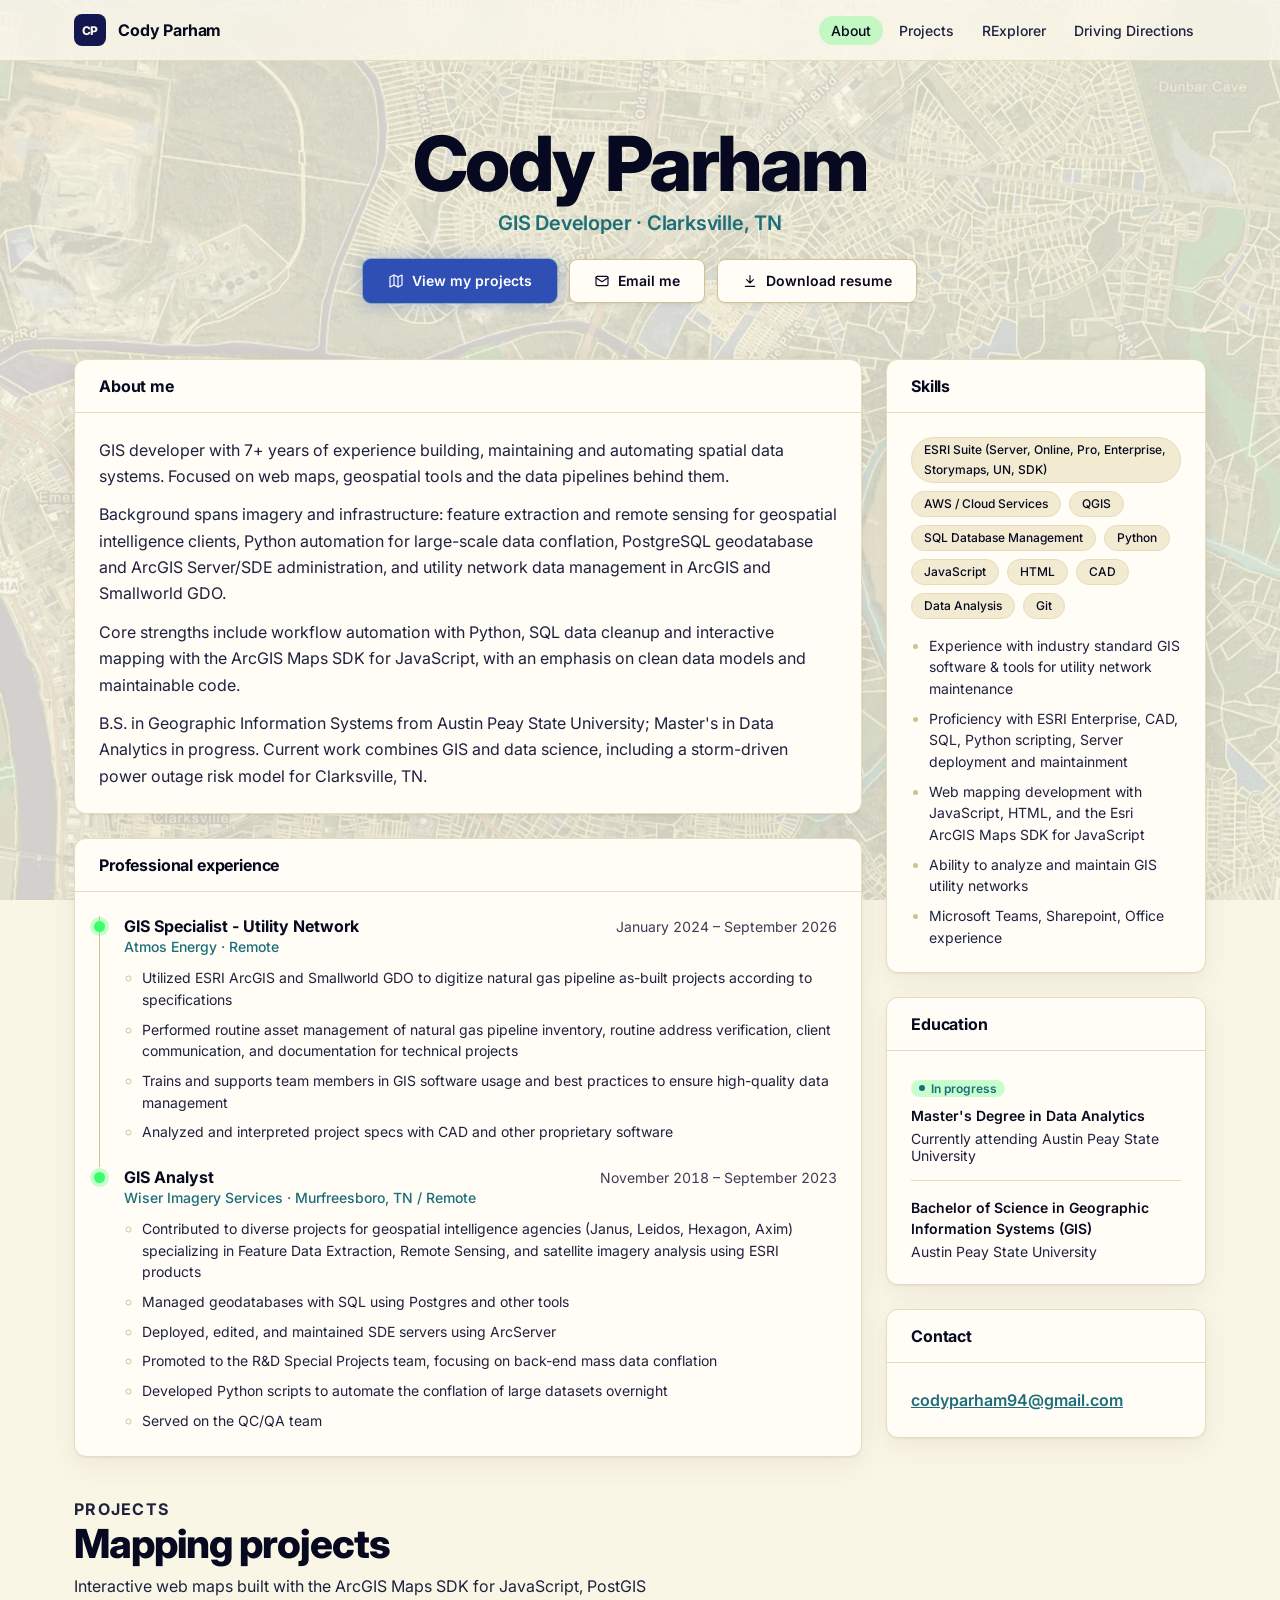
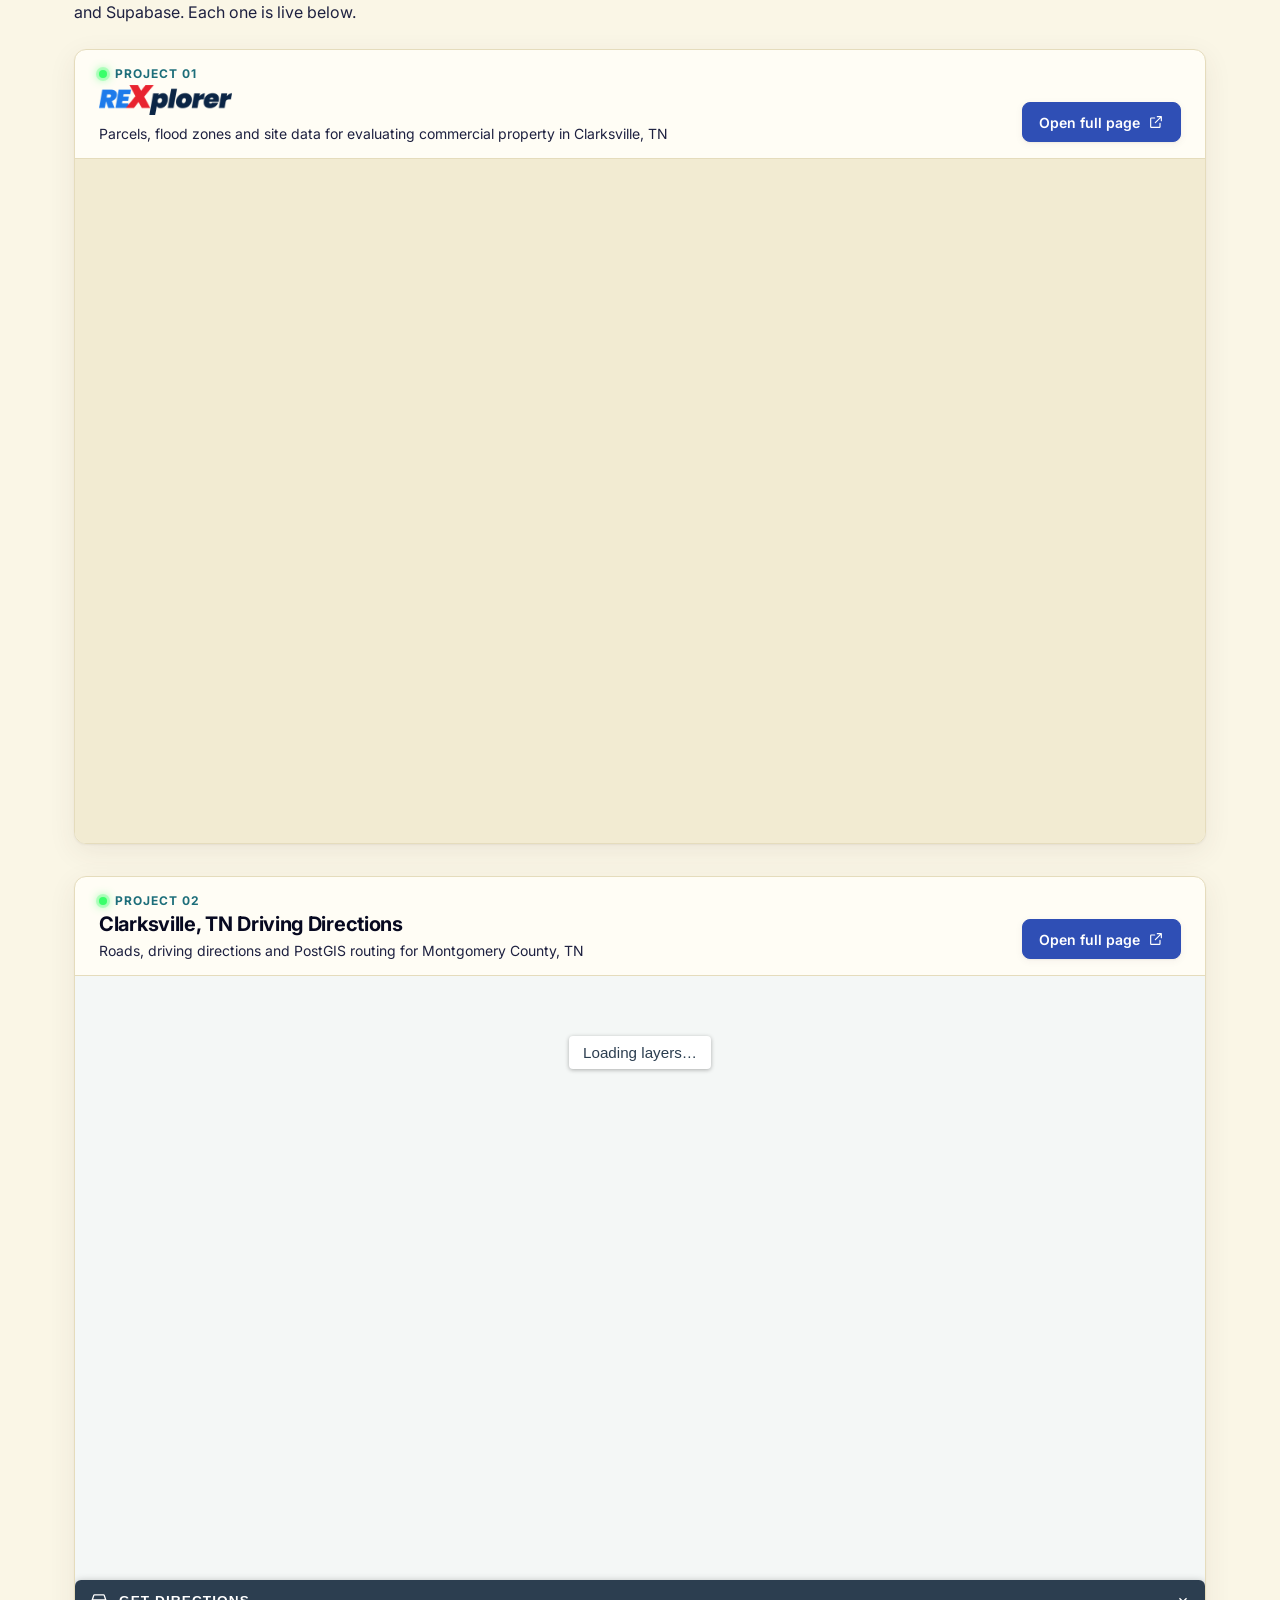
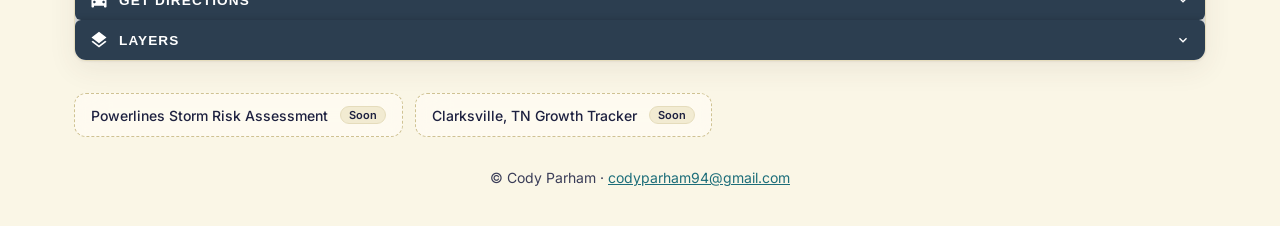
==== commit 88a64151: "Retitle as GIS Developer and tighten the About me Co-Authored-By: Claude Opus 5.5 <noreply@anthropic" ====
--- a/index.html
+++ b/index.html
@@ -3,8 +3,8 @@
 <head>
     <meta charset="UTF-8">
     <meta name="viewport" content="width=device-width, initial-scale=1.0">
-    <title>Cody Parham · GIS Specialist</title>
-    <meta name="description" content="Cody Parham, GIS specialist in Clarksville, TN: about me, resume and mapping projects.">
+    <title>Cody Parham · GIS Developer</title>
+    <meta name="description" content="Cody Parham, GIS developer in Clarksville, TN: about me, resume and mapping projects.">
     <meta name="theme-color" content="#FAF6E6">
     <link rel="icon" href="data:image/svg+xml,%3Csvg xmlns='http://www.w3.org/2000/svg' viewBox='0 0 32 32'%3E%3Crect width='32' height='32' rx='8' fill='%2314174F'/%3E%3Ctext x='16' y='21' font-family='Arial' font-weight='800' font-size='13' text-anchor='middle' fill='%23FAF6E6'%3ECP%3C/text%3E%3C/svg%3E">
     <link rel="preconnect" href="https://fonts.googleapis.com">
@@ -242,7 +242,7 @@
             <section class="hero" aria-label="Profile">
                 <div>
                     <h1>Cody Parham</h1>
-                    <p class="profile-role">GIS Specialist · Clarksville, TN</p>
+                    <p class="profile-role">GIS Developer · Clarksville, TN</p>
                 </div>
                 <div class="profile-actions">
                     <a class="button button-glow" href="#projects">
@@ -267,12 +267,10 @@
                             <h2 id="aboutTitle">About me</h2>
                         </div>
                         <div class="card-body">
-                            <!-- TODO: replace with your own About me text. -->
-                            <p>I'm a GIS professional with more than seven years of experience building, maintaining and automating spatial data systems. My focus now is on GIS development: building the web maps, tools and data pipelines that turn geospatial data into something people can use.</p>
-                            <p>My background runs from imagery to infrastructure. At Wiser Imagery Services, I did feature extraction and remote sensing work for geospatial intelligence clients. Later I joined the R&D Special Projects team, where I wrote Python scripts that ran large-scale data conflation overnight. I also managed PostgreSQL geodatabases and deployed and maintained enterprise SDE environments with ArcGIS Server. Most recently, at Atmos Energy, I worked on utility network data in ArcGIS and Smallworld GDO. I turned as-built projects into accurate pipeline records, managed asset inventory and trained teammates on GIS best practices.</p>
-                            <p>Across both roles, the work I enjoyed most was development. That meant scripting a repetitive workflow away, writing SQL to clean up a messy dataset, or building an interactive map with the ArcGIS Maps SDK for JavaScript. I care about clean data models, maintainable code and applications that make complex spatial information easy to understand.</p>
-                            <p>I hold a B.S. in Geographic Information Systems from Austin Peay State University, and I'm currently completing a Master's in Data Analytics there. My current projects combine GIS and data science, such as a storm-driven power outage risk model for Clarksville, TN.</p>
-                            <p>I'm looking for a GIS Developer role where I can build web mapping applications, automate spatial workflows and help teams get more out of their geospatial data.</p>
+                            <p>GIS developer with 7+ years of experience building, maintaining and automating spatial data systems. Focused on web maps, geospatial tools and the data pipelines behind them.</p>
+                            <p>Background spans imagery and infrastructure: feature extraction and remote sensing for geospatial intelligence clients, Python automation for large-scale data conflation, PostgreSQL geodatabase and ArcGIS Server/SDE administration, and utility network data management in ArcGIS and Smallworld GDO.</p>
+                            <p>Core strengths include workflow automation with Python, SQL data cleanup and interactive mapping with the ArcGIS Maps SDK for JavaScript, with an emphasis on clean data models and maintainable code.</p>
+                            <p>B.S. in Geographic Information Systems from Austin Peay State University; Master's in Data Analytics in progress. Current work combines GIS and data science, including a storm-driven power outage risk model for Clarksville, TN.</p>
                         </div>
                     </section>
 
